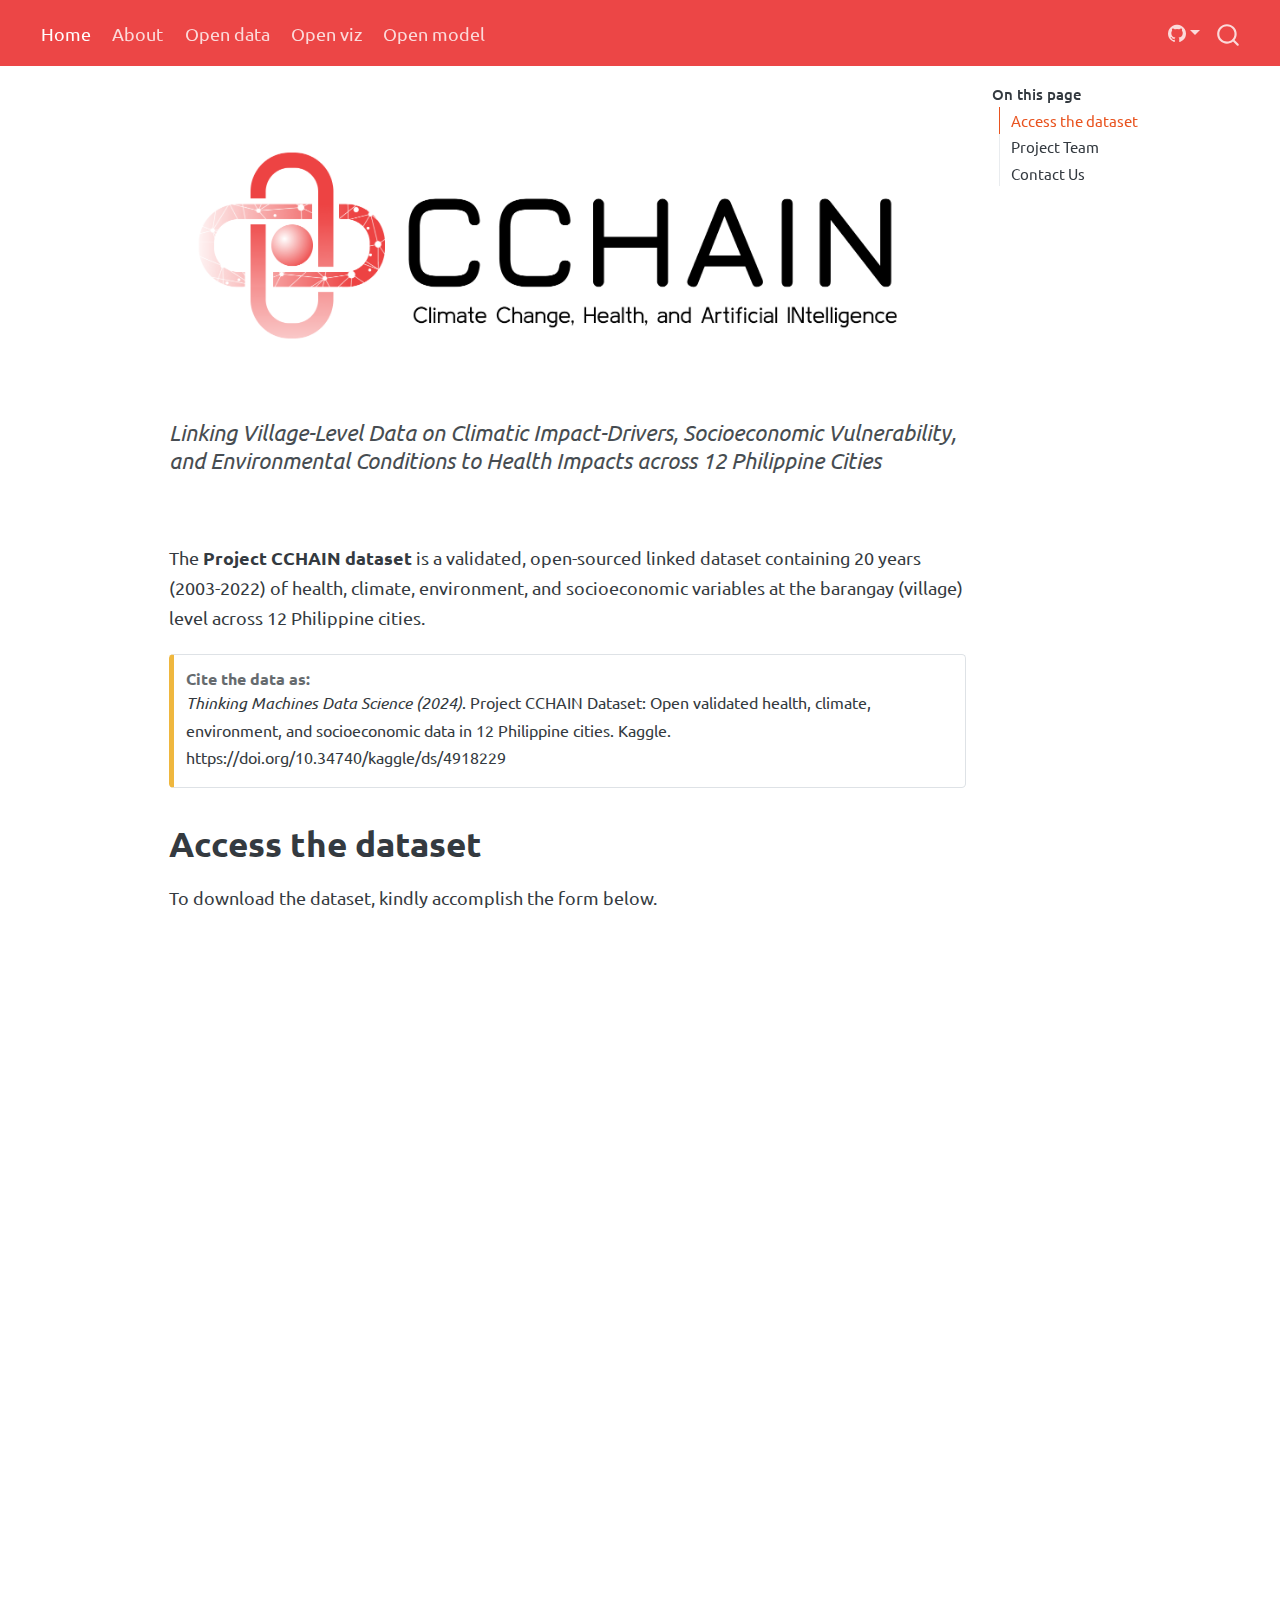
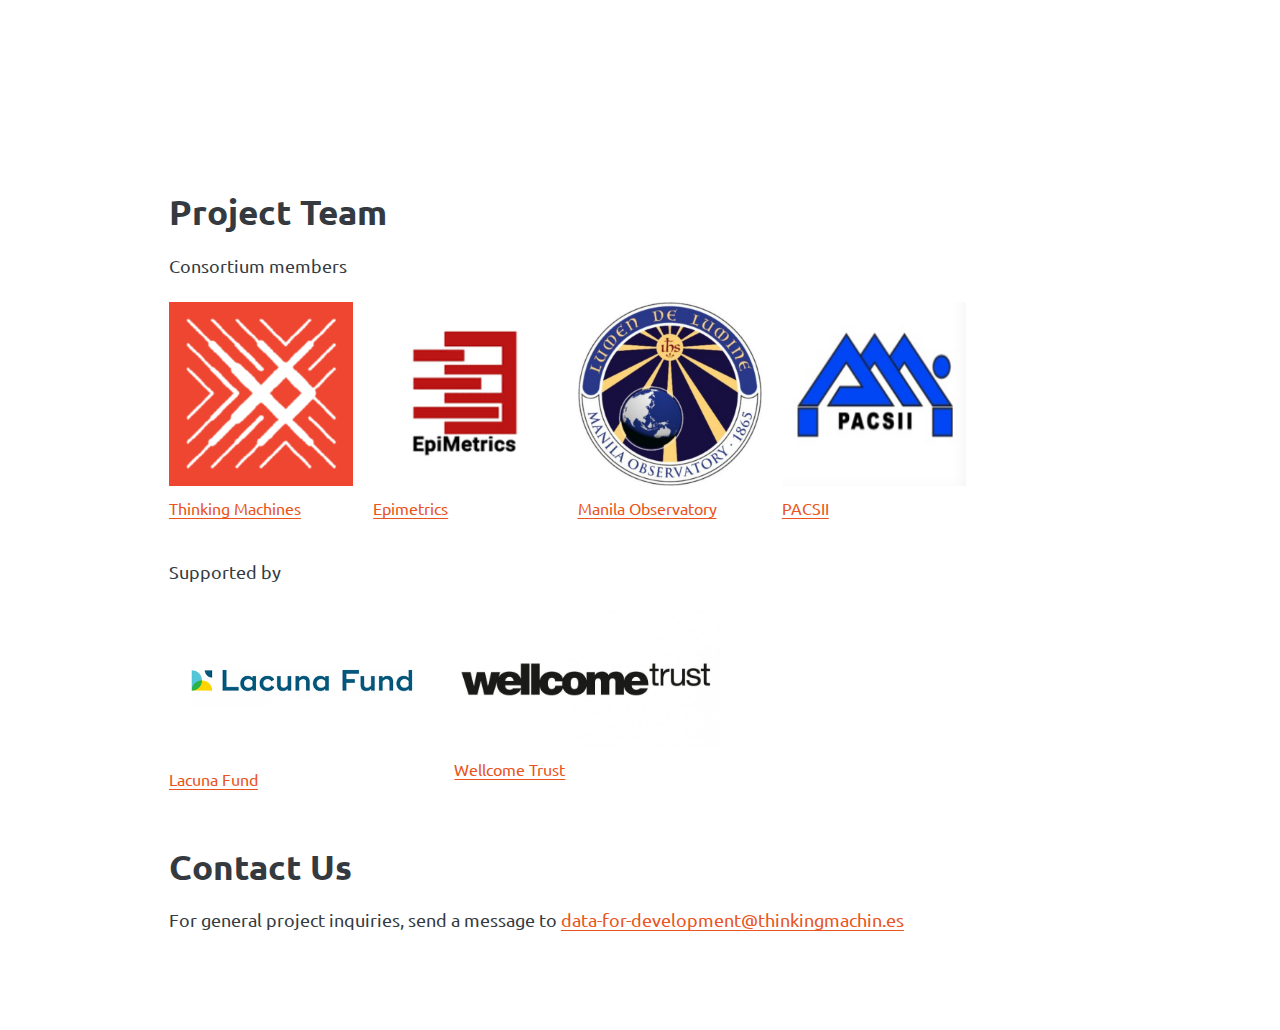
==== docs/index.html @ f8fb3eff "content seo edits" ====
<!DOCTYPE html>
<html xmlns="http://www.w3.org/1999/xhtml" lang="en" xml:lang="en"><head>

<meta charset="utf-8">
<meta name="generator" content="quarto-1.4.551">
<meta name="viewport" content="width=device-width, initial-scale=1.0, user-scalable=yes">
<meta name="description" content="Explore this 20 year validated machine learning dataset encompassing health, climate, environmental, and socioeconomic variables at the barangay level across 12 Philippine cities, providing insights for local communities.">



<title>Philippines - Open, validated, health, climate, environment and socioeconomic linked dataset optimized for machine learning | Project CCHAIN </title>
<style>
code{white-space: pre-wrap;}
span.smallcaps{font-variant: small-caps;}
div.columns{display: flex; gap: min(4vw, 1.5em);}
div.column{flex: auto; overflow-x: auto;}
div.hanging-indent{margin-left: 1.5em; text-indent: -1.5em;}
ul.task-list{list-style: none;}
ul.task-list li input[type="checkbox"] {
  width: 0.8em;
  margin: 0 0.8em 0.2em -1em; /* quarto-specific, see https://github.com/quarto-dev/quarto-cli/issues/4556 */ 
  vertical-align: middle;
}
</style>


<script src="site_libs/quarto-nav/quarto-nav.js"></script>
<script src="site_libs/quarto-nav/headroom.min.js"></script>
<script src="site_libs/clipboard/clipboard.min.js"></script>
<script src="site_libs/quarto-search/autocomplete.umd.js"></script>
<script src="site_libs/quarto-search/fuse.min.js"></script>
<script src="site_libs/quarto-search/quarto-search.js"></script>
<meta name="quarto:offset" content="./">
<link href="./assets/icon.png" rel="icon" type="image/png">
<script src="site_libs/quarto-html/quarto.js"></script>
<script src="site_libs/quarto-html/popper.min.js"></script>
<script src="site_libs/quarto-html/tippy.umd.min.js"></script>
<script src="site_libs/quarto-html/anchor.min.js"></script>
<link href="site_libs/quarto-html/tippy.css" rel="stylesheet">
<link href="site_libs/quarto-html/quarto-syntax-highlighting.css" rel="stylesheet" id="quarto-text-highlighting-styles">
<script src="site_libs/bootstrap/bootstrap.min.js"></script>
<link href="site_libs/bootstrap/bootstrap-icons.css" rel="stylesheet">
<link href="site_libs/bootstrap/bootstrap.min.css" rel="stylesheet" id="quarto-bootstrap" data-mode="light">
<script id="quarto-search-options" type="application/json">{
  "location": "navbar",
  "copy-button": false,
  "collapse-after": 3,
  "panel-placement": "end",
  "type": "overlay",
  "limit": 50,
  "keyboard-shortcut": [
    "f",
    "/",
    "s"
  ],
  "show-item-context": false,
  "language": {
    "search-no-results-text": "No results",
    "search-matching-documents-text": "matching documents",
    "search-copy-link-title": "Copy link to search",
    "search-hide-matches-text": "Hide additional matches",
    "search-more-match-text": "more match in this document",
    "search-more-matches-text": "more matches in this document",
    "search-clear-button-title": "Clear",
    "search-text-placeholder": "",
    "search-detached-cancel-button-title": "Cancel",
    "search-submit-button-title": "Submit",
    "search-label": "Search"
  }
}</script>


<meta property="og:title" content="Project CCHAIN | Philippines open validated linked dataset on health, climate, environment, and socioeconomics optimized for machine learning">
<meta property="og:description" content="Explore this 20 year validated machine learning linked dataset encompassing health, climate, environmental, and socioeconomic variables at the barangay level across 12 Philippine cities, providing insights for local communities.">
<meta property="og:site_name" content="Project CCHAIN | Philippines open validated linked dataset on health, climate, environment and socioeconomics optimized for machine learning">
<meta property="og:url" content="https://thinkingmachines.github.io/project-cchain/">
<meta property="og:image" content="https://thinkingmachines.github.io/project-cchain/assets/site_card.jpg"> 
<meta property="og:type" content="website">

<meta name="twitter:title" content="Project CCHAIN | Philippines open validated linked dataset on health, climate, environment and socioeconomics optimized for machine learning">
<meta name="twitter:description" content="Explore this 20 year validated machine learning dataset encompassing health, climate, environmental, and socioeconomic variables at the barangay level across 12 Philippine cities, providing insights for local communities.">
<meta name="twitter:image" content="https://thinkingmachines.github.io/project-cchain/assets/site_card.jpg"> 
<meta name="twitter:card" content="summary">

</head>

<body class="nav-fixed">

<div id="quarto-search-results"></div>
  <header id="quarto-header" class="headroom fixed-top">
    <nav class="navbar navbar-expand-lg " data-bs-theme="dark">
      <div class="navbar-container container-fluid">
            <div id="quarto-search" class="" title="Search"></div>
          <button class="navbar-toggler" type="button" data-bs-toggle="collapse" data-bs-target="#navbarCollapse" aria-controls="navbarCollapse" aria-expanded="false" aria-label="Toggle navigation" onclick="if (window.quartoToggleHeadroom) { window.quartoToggleHeadroom(); }">
  <span class="navbar-toggler-icon"></span>
</button>
          <div class="collapse navbar-collapse" id="navbarCollapse">
            <ul class="navbar-nav navbar-nav-scroll me-auto">
  <li class="nav-item">
    <a class="nav-link active" href="./index.html" aria-current="page"> 
<span class="menu-text">Home</span></a>
  </li>  
  <li class="nav-item">
    <a class="nav-link" href="./about.html"> 
<span class="menu-text">About</span></a>
  </li>  
  <li class="nav-item">
    <a class="nav-link" href="./open_data.html"> 
<span class="menu-text">Open data</span></a>
  </li>  
  <li class="nav-item">
    <a class="nav-link" href="./open_viz.html"> 
<span class="menu-text">Open viz</span></a>
  </li>  
  <li class="nav-item">
    <a class="nav-link" href="./open_model.html"> 
<span class="menu-text">Open model</span></a>
  </li>  
</ul>
          </div> <!-- /navcollapse -->
          <div class="quarto-navbar-tools">
    <div class="dropdown">
      <a href="" title="" id="quarto-navigation-tool-dropdown-0" class="quarto-navigation-tool dropdown-toggle px-1" data-bs-toggle="dropdown" aria-expanded="false" aria-label=""><i class="bi bi-github"></i></a>
      <ul class="dropdown-menu" aria-labelledby="quarto-navigation-tool-dropdown-0">
          <li>
            <a class="dropdown-item quarto-navbar-tools-item" href="https://github.com/thinkingmachines/project-cchain/">
            Source Code
            </a>
          </li>
          <li>
            <a class="dropdown-item quarto-navbar-tools-item" href="https://github.com/thinkingmachines/project-cchain/issues/">
            Report a Bug
            </a>
          </li>
      </ul>
    </div>
</div>
      </div> <!-- /container-fluid -->
    </nav>
</header>
<!-- content -->
<div id="quarto-content" class="quarto-container page-columns page-rows-contents page-layout-article page-navbar">
<!-- sidebar -->
<!-- margin-sidebar -->
    <div id="quarto-margin-sidebar" class="sidebar margin-sidebar">
        <nav id="TOC" role="doc-toc" class="toc-active">
    <h2 id="toc-title">On this page</h2>
   
  <ul>
  <li><a href="#access-the-dataset" id="toc-access-the-dataset" class="nav-link active" data-scroll-target="#access-the-dataset">Access the dataset</a></li>
  <li><a href="#project-team" id="toc-project-team" class="nav-link" data-scroll-target="#project-team">Project Team</a></li>
  <li><a href="#contact-us" id="toc-contact-us" class="nav-link" data-scroll-target="#contact-us">Contact Us</a></li>
  </ul>
</nav>
    </div>
<!-- main -->
<main class="content" id="quarto-document-content">




<p><img src="assets/full_logo.png" class="img-fluid"></p>
<section id="linking-village-level-data-on-climatic-impact-drivers-socioeconomic-vulnerability-and-environmental-conditions-to-health-impacts-across-12-philippine-cities" class="level4">
<h4 class="anchored" data-anchor-id="linking-village-level-data-on-climatic-impact-drivers-socioeconomic-vulnerability-and-environmental-conditions-to-health-impacts-across-12-philippine-cities"><em>Linking Village-Level Data on Climatic Impact-Drivers, Socioeconomic Vulnerability, and Environmental Conditions to Health Impacts across 12 Philippine Cities</em></h4>
<p><br> <br> The <strong>Project CCHAIN dataset</strong> is a validated, open-sourced linked dataset containing 20 years (2003-2022) of health, climate, environment, and socioeconomic variables at the barangay (village) level across 12 Philippine cities.</p>
<div class="callout callout-style-simple callout-warning no-icon callout-titled">
<div class="callout-header d-flex align-content-center">
<div class="callout-icon-container">
<i class="callout-icon no-icon"></i>
</div>
<div class="callout-title-container flex-fill">
Cite the data as:
</div>
</div>
<div class="callout-body-container callout-body">
<p><em>Thinking Machines Data Science (2024)</em>. Project CCHAIN Dataset: Open validated health, climate, environment, and socioeconomic data in 12 Philippine cities. Kaggle. https://doi.org/10.34740/kaggle/ds/4918229</p>
</div>
</div>
</section>
<section id="access-the-dataset" class="level1">
<h1>Access the dataset</h1>
<p>To download the dataset, kindly accomplish the form below.</p>
<iframe src="https://projectcchain.pythonanywhere.com/" width="100%" height="800px" style="border:none;">
</iframe>
</section>
<section id="project-team" class="level1">
<h1>Project Team</h1>
<p>Consortium members</p>
<div>

</div>
<div class="quarto-layout-panel" data-layout-ncol="4">
<div class="quarto-layout-row">
<div class="quarto-layout-cell" style="flex-basis: 25.0%;justify-content: flex-start;">
<div class="quarto-figure quarto-figure-center">
<figure class="figure">
<p><img src="assets/tm.png" class="img-fluid figure-img"></p>
<figcaption><a href="https://thinkingmachin.es/">Thinking Machines</a></figcaption>
</figure>
</div>
</div>
<div class="quarto-layout-cell" style="flex-basis: 25.0%;justify-content: flex-start;">
<div class="quarto-figure quarto-figure-center">
<figure class="figure">
<p><img src="assets/epimetrics.png" class="img-fluid figure-img"></p>
<figcaption><a href="https://epimetrics.com.ph/">Epimetrics</a></figcaption>
</figure>
</div>
</div>
<div class="quarto-layout-cell" style="flex-basis: 25.0%;justify-content: flex-start;">
<div class="quarto-figure quarto-figure-center">
<figure class="figure">
<p><img src="assets/mo.png" class="img-fluid figure-img"></p>
<figcaption><a href="https://www.observatory.ph/">Manila Observatory</a></figcaption>
</figure>
</div>
</div>
<div class="quarto-layout-cell" style="flex-basis: 25.0%;justify-content: flex-start;">
<div class="quarto-figure quarto-figure-center">
<figure class="figure">
<p><img src="assets/pacsii.png" class="img-fluid figure-img"></p>
<figcaption><a href="https://pacsii.org/">PACSII</a></figcaption>
</figure>
</div>
</div>
</div>
</div>
<p>Supported by</p>
<div>

</div>
<div class="quarto-layout-panel" data-layout-ncol="3">
<div class="quarto-layout-row">
<div class="quarto-layout-cell" style="flex-basis: 33.3%;justify-content: flex-start;">
<div class="quarto-figure quarto-figure-center">
<figure class="figure">
<p><img src="assets/lacuna_fund.png" class="img-fluid figure-img"></p>
<figcaption><a href="https://lacunafund.org/">Lacuna Fund</a></figcaption>
</figure>
</div>
</div>
<div class="quarto-layout-cell" style="flex-basis: 33.3%;justify-content: flex-start;">
<div class="quarto-figure quarto-figure-center">
<figure class="figure">
<p><img src="assets/wellcome_trust.png" class="img-fluid figure-img"></p>
<figcaption><a href="https://wellcome.org/">Wellcome Trust</a></figcaption>
</figure>
</div>
</div>
</div>
</div>
</section>
<section id="contact-us" class="level1">
<h1>Contact Us</h1>
<p>For general project inquiries, send a message to <a href="data-for-development@thinkingmachin.es">data-for-development@thinkingmachin.es</a></p>


</section>

</main> <!-- /main -->
<script id="quarto-html-after-body" type="application/javascript">
window.document.addEventListener("DOMContentLoaded", function (event) {
  const toggleBodyColorMode = (bsSheetEl) => {
    const mode = bsSheetEl.getAttribute("data-mode");
    const bodyEl = window.document.querySelector("body");
    if (mode === "dark") {
      bodyEl.classList.add("quarto-dark");
      bodyEl.classList.remove("quarto-light");
    } else {
      bodyEl.classList.add("quarto-light");
      bodyEl.classList.remove("quarto-dark");
    }
  }
  const toggleBodyColorPrimary = () => {
    const bsSheetEl = window.document.querySelector("link#quarto-bootstrap");
    if (bsSheetEl) {
      toggleBodyColorMode(bsSheetEl);
    }
  }
  toggleBodyColorPrimary();  
  const icon = "";
  const anchorJS = new window.AnchorJS();
  anchorJS.options = {
    placement: 'right',
    icon: icon
  };
  anchorJS.add('.anchored');
  const isCodeAnnotation = (el) => {
    for (const clz of el.classList) {
      if (clz.startsWith('code-annotation-')) {                     
        return true;
      }
    }
    return false;
  }
  const clipboard = new window.ClipboardJS('.code-copy-button', {
    text: function(trigger) {
      const codeEl = trigger.previousElementSibling.cloneNode(true);
      for (const childEl of codeEl.children) {
        if (isCodeAnnotation(childEl)) {
          childEl.remove();
        }
      }
      return codeEl.innerText;
    }
  });
  clipboard.on('success', function(e) {
    // button target
    const button = e.trigger;
    // don't keep focus
    button.blur();
    // flash "checked"
    button.classList.add('code-copy-button-checked');
    var currentTitle = button.getAttribute("title");
    button.setAttribute("title", "Copied!");
    let tooltip;
    if (window.bootstrap) {
      button.setAttribute("data-bs-toggle", "tooltip");
      button.setAttribute("data-bs-placement", "left");
      button.setAttribute("data-bs-title", "Copied!");
      tooltip = new bootstrap.Tooltip(button, 
        { trigger: "manual", 
          customClass: "code-copy-button-tooltip",
          offset: [0, -8]});
      tooltip.show();    
    }
    setTimeout(function() {
      if (tooltip) {
        tooltip.hide();
        button.removeAttribute("data-bs-title");
        button.removeAttribute("data-bs-toggle");
        button.removeAttribute("data-bs-placement");
      }
      button.setAttribute("title", currentTitle);
      button.classList.remove('code-copy-button-checked');
    }, 1000);
    // clear code selection
    e.clearSelection();
  });
    var localhostRegex = new RegExp(/^(?:http|https):\/\/localhost\:?[0-9]*\//);
    var mailtoRegex = new RegExp(/^mailto:/);
      var filterRegex = new RegExp('/' + window.location.host + '/');
    var isInternal = (href) => {
        return filterRegex.test(href) || localhostRegex.test(href) || mailtoRegex.test(href);
    }
    // Inspect non-navigation links and adorn them if external
 	var links = window.document.querySelectorAll('a[href]:not(.nav-link):not(.navbar-brand):not(.toc-action):not(.sidebar-link):not(.sidebar-item-toggle):not(.pagination-link):not(.no-external):not([aria-hidden]):not(.dropdown-item):not(.quarto-navigation-tool)');
    for (var i=0; i<links.length; i++) {
      const link = links[i];
      if (!isInternal(link.href)) {
        // undo the damage that might have been done by quarto-nav.js in the case of
        // links that we want to consider external
        if (link.dataset.originalHref !== undefined) {
          link.href = link.dataset.originalHref;
        }
      }
    }
  function tippyHover(el, contentFn, onTriggerFn, onUntriggerFn) {
    const config = {
      allowHTML: true,
      maxWidth: 500,
      delay: 100,
      arrow: false,
      appendTo: function(el) {
          return el.parentElement;
      },
      interactive: true,
      interactiveBorder: 10,
      theme: 'quarto',
      placement: 'bottom-start',
    };
    if (contentFn) {
      config.content = contentFn;
    }
    if (onTriggerFn) {
      config.onTrigger = onTriggerFn;
    }
    if (onUntriggerFn) {
      config.onUntrigger = onUntriggerFn;
    }
    window.tippy(el, config); 
  }
  const noterefs = window.document.querySelectorAll('a[role="doc-noteref"]');
  for (var i=0; i<noterefs.length; i++) {
    const ref = noterefs[i];
    tippyHover(ref, function() {
      // use id or data attribute instead here
      let href = ref.getAttribute('data-footnote-href') || ref.getAttribute('href');
      try { href = new URL(href).hash; } catch {}
      const id = href.replace(/^#\/?/, "");
      const note = window.document.getElementById(id);
      if (note) {
        return note.innerHTML;
      } else {
        return "";
      }
    });
  }
  const xrefs = window.document.querySelectorAll('a.quarto-xref');
  const processXRef = (id, note) => {
    // Strip column container classes
    const stripColumnClz = (el) => {
      el.classList.remove("page-full", "page-columns");
      if (el.children) {
        for (const child of el.children) {
          stripColumnClz(child);
        }
      }
    }
    stripColumnClz(note)
    if (id === null || id.startsWith('sec-')) {
      // Special case sections, only their first couple elements
      const container = document.createElement("div");
      if (note.children && note.children.length > 2) {
        container.appendChild(note.children[0].cloneNode(true));
        for (let i = 1; i < note.children.length; i++) {
          const child = note.children[i];
          if (child.tagName === "P" && child.innerText === "") {
            continue;
          } else {
            container.appendChild(child.cloneNode(true));
            break;
          }
        }
        if (window.Quarto?.typesetMath) {
          window.Quarto.typesetMath(container);
        }
        return container.innerHTML
      } else {
        if (window.Quarto?.typesetMath) {
          window.Quarto.typesetMath(note);
        }
        return note.innerHTML;
      }
    } else {
      // Remove any anchor links if they are present
      const anchorLink = note.querySelector('a.anchorjs-link');
      if (anchorLink) {
        anchorLink.remove();
      }
      if (window.Quarto?.typesetMath) {
        window.Quarto.typesetMath(note);
      }
      // TODO in 1.5, we should make sure this works without a callout special case
      if (note.classList.contains("callout")) {
        return note.outerHTML;
      } else {
        return note.innerHTML;
      }
    }
  }
  for (var i=0; i<xrefs.length; i++) {
    const xref = xrefs[i];
    tippyHover(xref, undefined, function(instance) {
      instance.disable();
      let url = xref.getAttribute('href');
      let hash = undefined; 
      if (url.startsWith('#')) {
        hash = url;
      } else {
        try { hash = new URL(url).hash; } catch {}
      }
      if (hash) {
        const id = hash.replace(/^#\/?/, "");
        const note = window.document.getElementById(id);
        if (note !== null) {
          try {
            const html = processXRef(id, note.cloneNode(true));
            instance.setContent(html);
          } finally {
            instance.enable();
            instance.show();
          }
        } else {
          // See if we can fetch this
          fetch(url.split('#')[0])
          .then(res => res.text())
          .then(html => {
            const parser = new DOMParser();
            const htmlDoc = parser.parseFromString(html, "text/html");
            const note = htmlDoc.getElementById(id);
            if (note !== null) {
              const html = processXRef(id, note);
              instance.setContent(html);
            } 
          }).finally(() => {
            instance.enable();
            instance.show();
          });
        }
      } else {
        // See if we can fetch a full url (with no hash to target)
        // This is a special case and we should probably do some content thinning / targeting
        fetch(url)
        .then(res => res.text())
        .then(html => {
          const parser = new DOMParser();
          const htmlDoc = parser.parseFromString(html, "text/html");
          const note = htmlDoc.querySelector('main.content');
          if (note !== null) {
            // This should only happen for chapter cross references
            // (since there is no id in the URL)
            // remove the first header
            if (note.children.length > 0 && note.children[0].tagName === "HEADER") {
              note.children[0].remove();
            }
            const html = processXRef(null, note);
            instance.setContent(html);
          } 
        }).finally(() => {
          instance.enable();
          instance.show();
        });
      }
    }, function(instance) {
    });
  }
      let selectedAnnoteEl;
      const selectorForAnnotation = ( cell, annotation) => {
        let cellAttr = 'data-code-cell="' + cell + '"';
        let lineAttr = 'data-code-annotation="' +  annotation + '"';
        const selector = 'span[' + cellAttr + '][' + lineAttr + ']';
        return selector;
      }
      const selectCodeLines = (annoteEl) => {
        const doc = window.document;
        const targetCell = annoteEl.getAttribute("data-target-cell");
        const targetAnnotation = annoteEl.getAttribute("data-target-annotation");
        const annoteSpan = window.document.querySelector(selectorForAnnotation(targetCell, targetAnnotation));
        const lines = annoteSpan.getAttribute("data-code-lines").split(",");
        const lineIds = lines.map((line) => {
          return targetCell + "-" + line;
        })
        let top = null;
        let height = null;
        let parent = null;
        if (lineIds.length > 0) {
            //compute the position of the single el (top and bottom and make a div)
            const el = window.document.getElementById(lineIds[0]);
            top = el.offsetTop;
            height = el.offsetHeight;
            parent = el.parentElement.parentElement;
          if (lineIds.length > 1) {
            const lastEl = window.document.getElementById(lineIds[lineIds.length - 1]);
            const bottom = lastEl.offsetTop + lastEl.offsetHeight;
            height = bottom - top;
          }
          if (top !== null && height !== null && parent !== null) {
            // cook up a div (if necessary) and position it 
            let div = window.document.getElementById("code-annotation-line-highlight");
            if (div === null) {
              div = window.document.createElement("div");
              div.setAttribute("id", "code-annotation-line-highlight");
              div.style.position = 'absolute';
              parent.appendChild(div);
            }
            div.style.top = top - 2 + "px";
            div.style.height = height + 4 + "px";
            div.style.left = 0;
            let gutterDiv = window.document.getElementById("code-annotation-line-highlight-gutter");
            if (gutterDiv === null) {
              gutterDiv = window.document.createElement("div");
              gutterDiv.setAttribute("id", "code-annotation-line-highlight-gutter");
              gutterDiv.style.position = 'absolute';
              const codeCell = window.document.getElementById(targetCell);
              const gutter = codeCell.querySelector('.code-annotation-gutter');
              gutter.appendChild(gutterDiv);
            }
            gutterDiv.style.top = top - 2 + "px";
            gutterDiv.style.height = height + 4 + "px";
          }
          selectedAnnoteEl = annoteEl;
        }
      };
      const unselectCodeLines = () => {
        const elementsIds = ["code-annotation-line-highlight", "code-annotation-line-highlight-gutter"];
        elementsIds.forEach((elId) => {
          const div = window.document.getElementById(elId);
          if (div) {
            div.remove();
          }
        });
        selectedAnnoteEl = undefined;
      };
        // Handle positioning of the toggle
    window.addEventListener(
      "resize",
      throttle(() => {
        elRect = undefined;
        if (selectedAnnoteEl) {
          selectCodeLines(selectedAnnoteEl);
        }
      }, 10)
    );
    function throttle(fn, ms) {
    let throttle = false;
    let timer;
      return (...args) => {
        if(!throttle) { // first call gets through
            fn.apply(this, args);
            throttle = true;
        } else { // all the others get throttled
            if(timer) clearTimeout(timer); // cancel #2
            timer = setTimeout(() => {
              fn.apply(this, args);
              timer = throttle = false;
            }, ms);
        }
      };
    }
      // Attach click handler to the DT
      const annoteDls = window.document.querySelectorAll('dt[data-target-cell]');
      for (const annoteDlNode of annoteDls) {
        annoteDlNode.addEventListener('click', (event) => {
          const clickedEl = event.target;
          if (clickedEl !== selectedAnnoteEl) {
            unselectCodeLines();
            const activeEl = window.document.querySelector('dt[data-target-cell].code-annotation-active');
            if (activeEl) {
              activeEl.classList.remove('code-annotation-active');
            }
            selectCodeLines(clickedEl);
            clickedEl.classList.add('code-annotation-active');
          } else {
            // Unselect the line
            unselectCodeLines();
            clickedEl.classList.remove('code-annotation-active');
          }
        });
      }
  const findCites = (el) => {
    const parentEl = el.parentElement;
    if (parentEl) {
      const cites = parentEl.dataset.cites;
      if (cites) {
        return {
          el,
          cites: cites.split(' ')
        };
      } else {
        return findCites(el.parentElement)
      }
    } else {
      return undefined;
    }
  };
  var bibliorefs = window.document.querySelectorAll('a[role="doc-biblioref"]');
  for (var i=0; i<bibliorefs.length; i++) {
    const ref = bibliorefs[i];
    const citeInfo = findCites(ref);
    if (citeInfo) {
      tippyHover(citeInfo.el, function() {
        var popup = window.document.createElement('div');
        citeInfo.cites.forEach(function(cite) {
          var citeDiv = window.document.createElement('div');
          citeDiv.classList.add('hanging-indent');
          citeDiv.classList.add('csl-entry');
          var biblioDiv = window.document.getElementById('ref-' + cite);
          if (biblioDiv) {
            citeDiv.innerHTML = biblioDiv.innerHTML;
          }
          popup.appendChild(citeDiv);
        });
        return popup.innerHTML;
      });
    }
  }
});
</script>
</div> <!-- /content -->




</body></html>
---- docs/site_libs/quarto-html/tippy.css ----
.tippy-box[data-animation=fade][data-state=hidden]{opacity:0}[data-tippy-root]{max-width:calc(100vw - 10px)}.tippy-box{position:relative;background-color:#333;color:#fff;border-radius:4px;font-size:14px;line-height:1.4;white-space:normal;outline:0;transition-property:transform,visibility,opacity}.tippy-box[data-placement^=top]>.tippy-arrow{bottom:0}.tippy-box[data-placement^=top]>.tippy-arrow:before{bottom:-7px;left:0;border-width:8px 8px 0;border-top-color:initial;transform-origin:center top}.tippy-box[data-placement^=bottom]>.tippy-arrow{top:0}.tippy-box[data-placement^=bottom]>.tippy-arrow:before{top:-7px;left:0;border-width:0 8px 8px;border-bottom-color:initial;transform-origin:center bottom}.tippy-box[data-placement^=left]>.tippy-arrow{right:0}.tippy-box[data-placement^=left]>.tippy-arrow:before{border-width:8px 0 8px 8px;border-left-color:initial;right:-7px;transform-origin:center left}.tippy-box[data-placement^=right]>.tippy-arrow{left:0}.tippy-box[data-placement^=right]>.tippy-arrow:before{left:-7px;border-width:8px 8px 8px 0;border-right-color:initial;transform-origin:center right}.tippy-box[data-inertia][data-state=visible]{transition-timing-function:cubic-bezier(.54,1.5,.38,1.11)}.tippy-arrow{width:16px;height:16px;color:#333}.tippy-arrow:before{content:"";position:absolute;border-color:transparent;border-style:solid}.tippy-content{position:relative;padding:5px 9px;z-index:1}
---- docs/site_libs/quarto-html/quarto-syntax-highlighting.css ----
/* quarto syntax highlight colors */
:root {
  --quarto-hl-ot-color: #003B4F;
  --quarto-hl-at-color: #657422;
  --quarto-hl-ss-color: #20794D;
  --quarto-hl-an-color: #5E5E5E;
  --quarto-hl-fu-color: #4758AB;
  --quarto-hl-st-color: #20794D;
  --quarto-hl-cf-color: #003B4F;
  --quarto-hl-op-color: #5E5E5E;
  --quarto-hl-er-color: #AD0000;
  --quarto-hl-bn-color: #AD0000;
  --quarto-hl-al-color: #AD0000;
  --quarto-hl-va-color: #111111;
  --quarto-hl-bu-color: inherit;
  --quarto-hl-ex-color: inherit;
  --quarto-hl-pp-color: #AD0000;
  --quarto-hl-in-color: #5E5E5E;
  --quarto-hl-vs-color: #20794D;
  --quarto-hl-wa-color: #5E5E5E;
  --quarto-hl-do-color: #5E5E5E;
  --quarto-hl-im-color: #00769E;
  --quarto-hl-ch-color: #20794D;
  --quarto-hl-dt-color: #AD0000;
  --quarto-hl-fl-color: #AD0000;
  --quarto-hl-co-color: #5E5E5E;
  --quarto-hl-cv-color: #5E5E5E;
  --quarto-hl-cn-color: #8f5902;
  --quarto-hl-sc-color: #5E5E5E;
  --quarto-hl-dv-color: #AD0000;
  --quarto-hl-kw-color: #003B4F;
}

/* other quarto variables */
:root {
  --quarto-font-monospace: SFMono-Regular, Menlo, Monaco, Consolas, "Liberation Mono", "Courier New", monospace;
}

pre > code.sourceCode > span {
  color: #003B4F;
}

code span {
  color: #003B4F;
}

code.sourceCode > span {
  color: #003B4F;
}

div.sourceCode,
div.sourceCode pre.sourceCode {
  color: #003B4F;
}

code span.ot {
  color: #003B4F;
  font-style: inherit;
}

code span.at {
  color: #657422;
  font-style: inherit;
}

code span.ss {
  color: #20794D;
  font-style: inherit;
}

code span.an {
  color: #5E5E5E;
  font-style: inherit;
}

code span.fu {
  color: #4758AB;
  font-style: inherit;
}

code span.st {
  color: #20794D;
  font-style: inherit;
}

code span.cf {
  color: #003B4F;
  font-style: inherit;
}

code span.op {
  color: #5E5E5E;
  font-style: inherit;
}

code span.er {
  color: #AD0000;
  font-style: inherit;
}

code span.bn {
  color: #AD0000;
  font-style: inherit;
}

code span.al {
  color: #AD0000;
  font-style: inherit;
}

code span.va {
  color: #111111;
  font-style: inherit;
}

code span.bu {
  font-style: inherit;
}

code span.ex {
  font-style: inherit;
}

code span.pp {
  color: #AD0000;
  font-style: inherit;
}

code span.in {
  color: #5E5E5E;
  font-style: inherit;
}

code span.vs {
  color: #20794D;
  font-style: inherit;
}

code span.wa {
  color: #5E5E5E;
  font-style: italic;
}

code span.do {
  color: #5E5E5E;
  font-style: italic;
}

code span.im {
  color: #00769E;
  font-style: inherit;
}

code span.ch {
  color: #20794D;
  font-style: inherit;
}

code span.dt {
  color: #AD0000;
  font-style: inherit;
}

code span.fl {
  color: #AD0000;
  font-style: inherit;
}

code span.co {
  color: #5E5E5E;
  font-style: inherit;
}

code span.cv {
  color: #5E5E5E;
  font-style: italic;
}

code span.cn {
  color: #8f5902;
  font-style: inherit;
}

code span.sc {
  color: #5E5E5E;
  font-style: inherit;
}

code span.dv {
  color: #AD0000;
  font-style: inherit;
}

code span.kw {
  color: #003B4F;
  font-style: inherit;
}

.prevent-inlining {
  content: "</";
}

/*# sourceMappingURL=debc5d5d77c3f9108843748ff7464032.css.map */
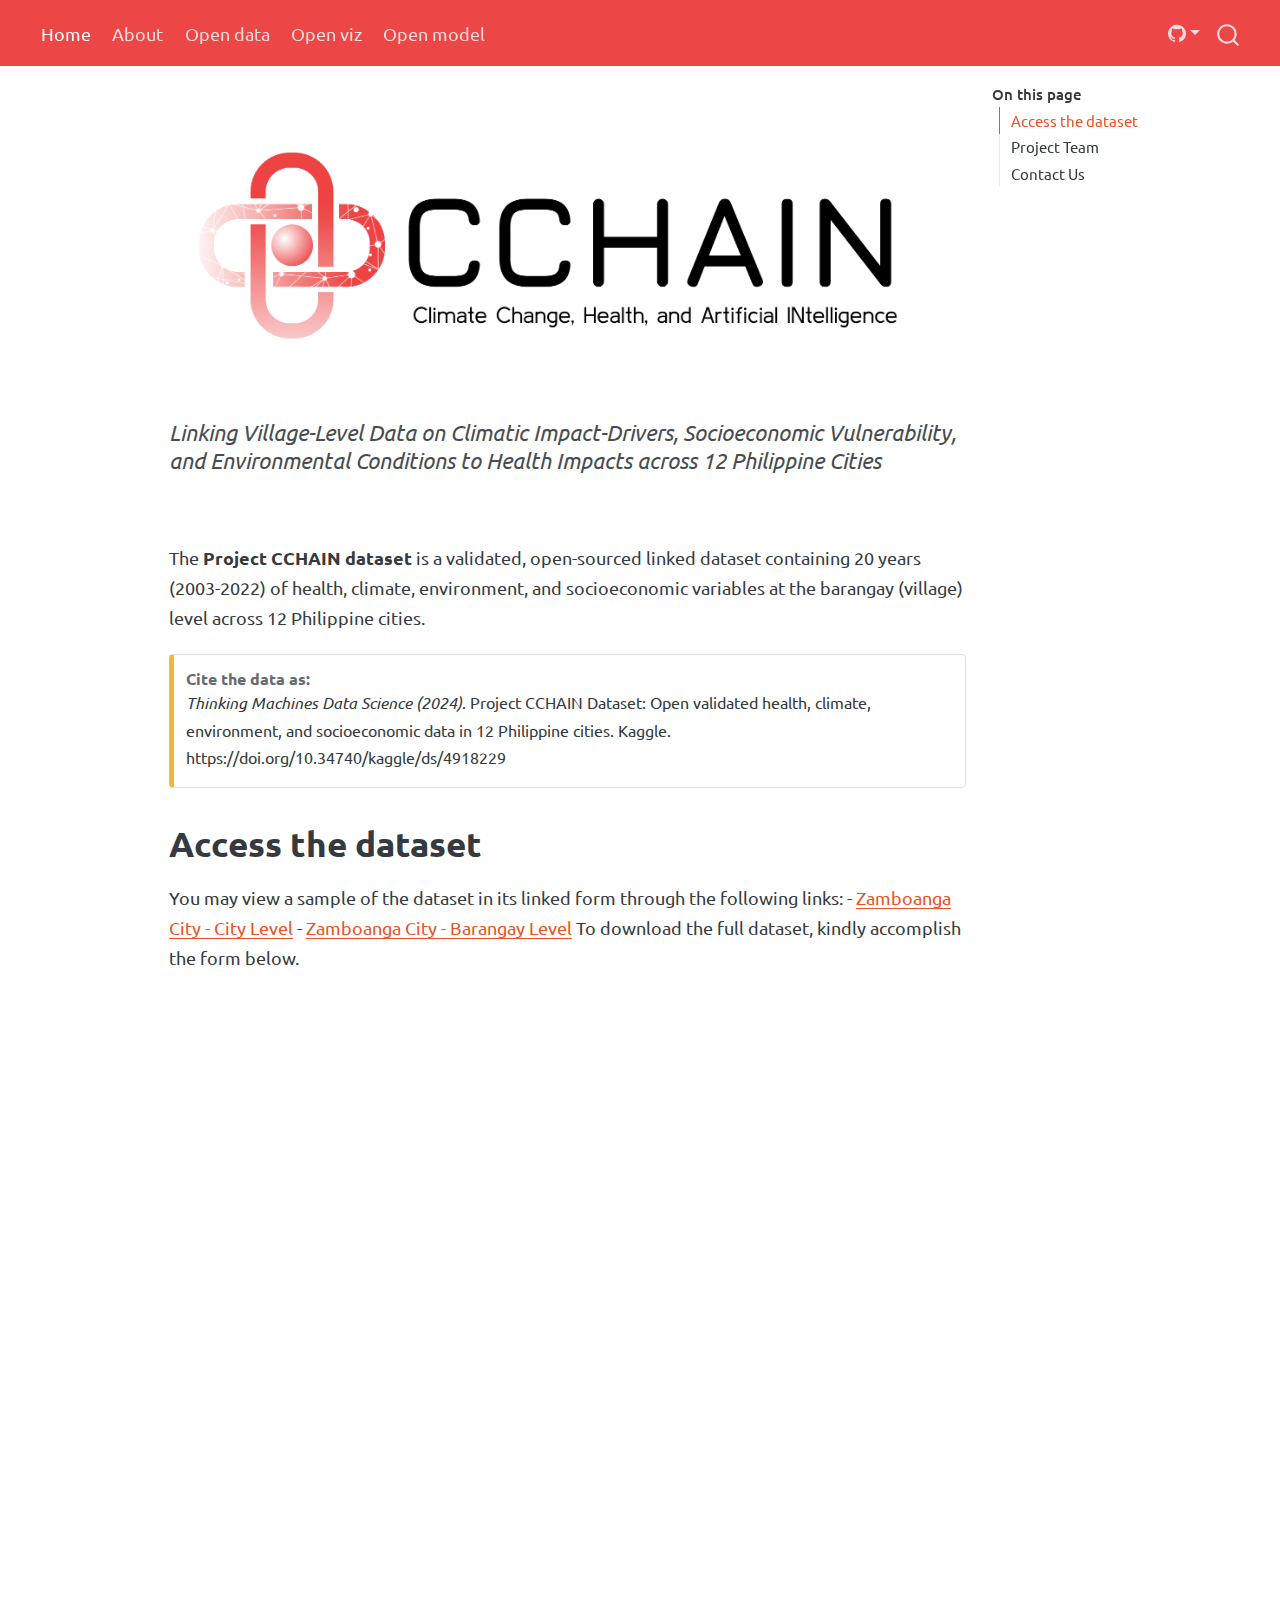
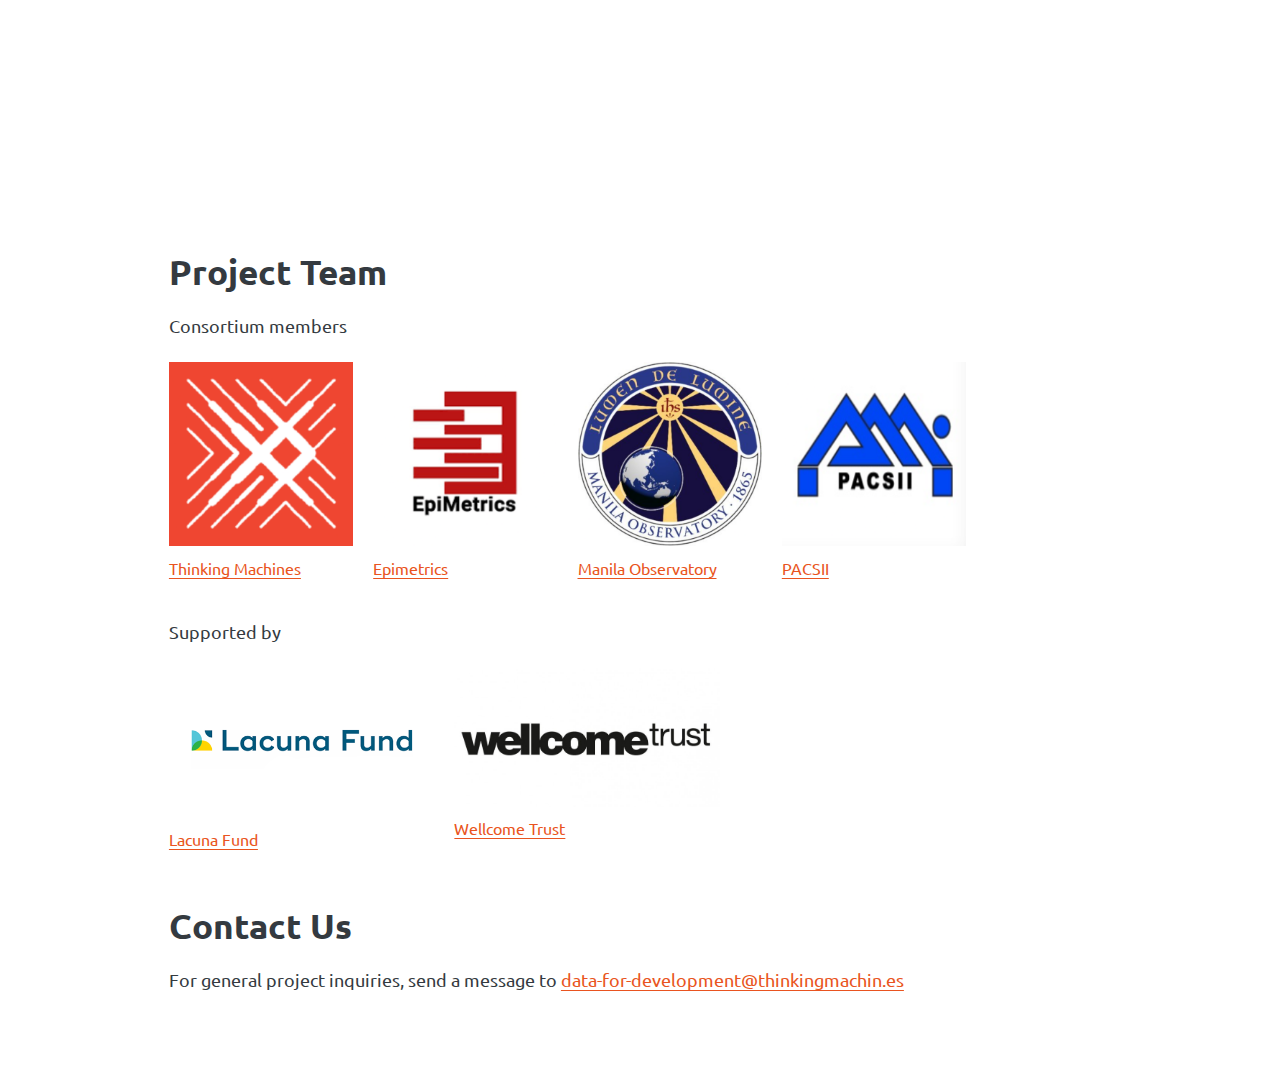
==== commit f5bc2a33: "add sample data links" ====
--- a/docs/index.html
+++ b/docs/index.html
@@ -7,8 +7,7 @@
 <meta name="description" content="Explore this 20 year validated machine learning dataset encompassing health, climate, environmental, and socioeconomic variables at the barangay level across 12 Philippine cities, providing insights for local communities.">
 
 
-
-<title>Philippines - Open, validated, health, climate, environment and socioeconomic linked dataset optimized for machine learning | Project CCHAIN </title>
+<title>Philippines - Open, validated, health, climate, environment and socioeconomic linked dataset optimized for machine learning | Project CCHAIN</title>
 <style>
 code{white-space: pre-wrap;}
 span.smallcaps{font-variant: small-caps;}
@@ -81,7 +80,6 @@
 <meta name="twitter:description" content="Explore this 20 year validated machine learning dataset encompassing health, climate, environmental, and socioeconomic variables at the barangay level across 12 Philippine cities, providing insights for local communities.">
 <meta name="twitter:image" content="https://thinkingmachines.github.io/project-cchain/assets/site_card.jpg"> 
 <meta name="twitter:card" content="summary">
-
 </head>
 
 <body class="nav-fixed">
@@ -179,7 +177,7 @@
 </section>
 <section id="access-the-dataset" class="level1">
 <h1>Access the dataset</h1>
-<p>To download the dataset, kindly accomplish the form below.</p>
+<p>You may view a sample of the dataset in its linked form through the following links: - <a href="https://drive.google.com/file/d/14_R93BsPGu464Q5Yc2CxgryQLsi_rvif">Zamboanga City - City Level</a> - <a href="https://drive.google.com/file/d/1cZ71qCIicXuCrCH5xS1MKHYjA2TnORyp">Zamboanga City - Barangay Level</a> To download the full dataset, kindly accomplish the form below.</p>
 <iframe src="https://projectcchain.pythonanywhere.com/" width="100%" height="800px" style="border:none;">
 </iframe>
 </section>
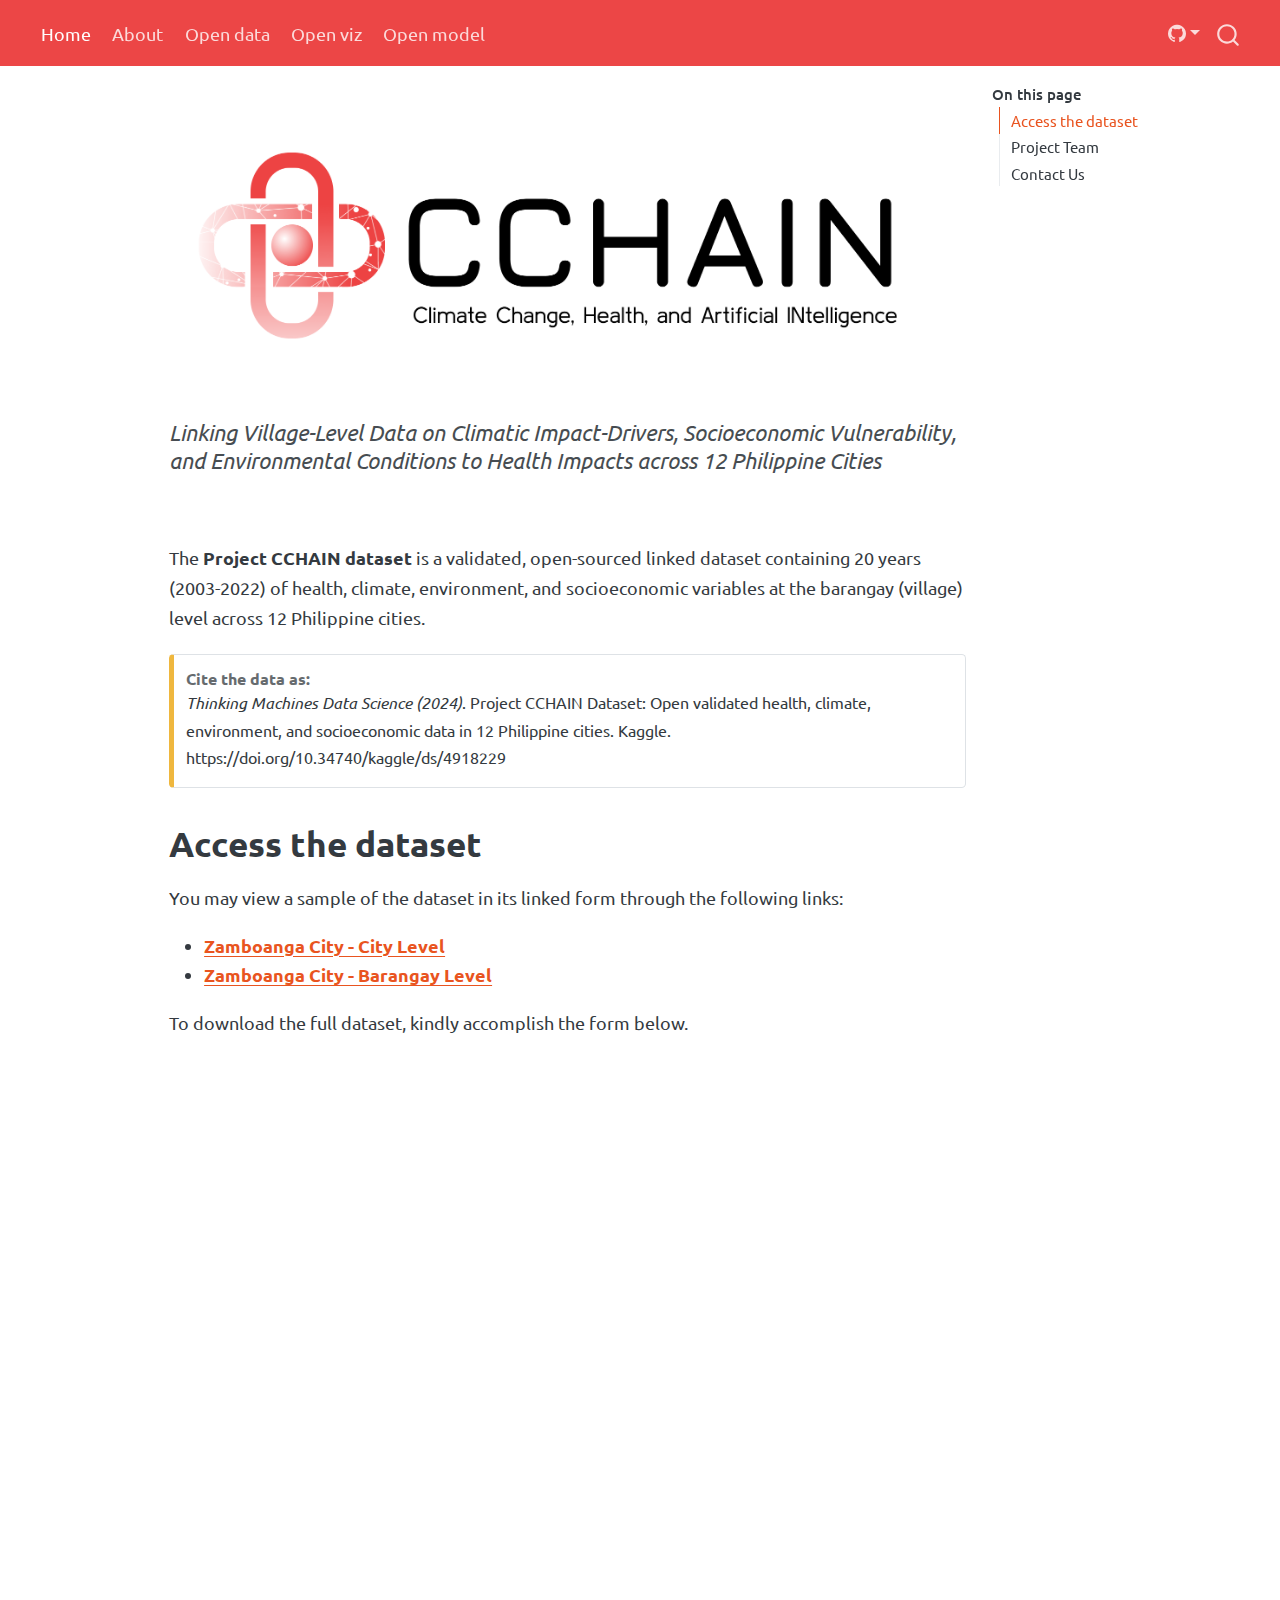
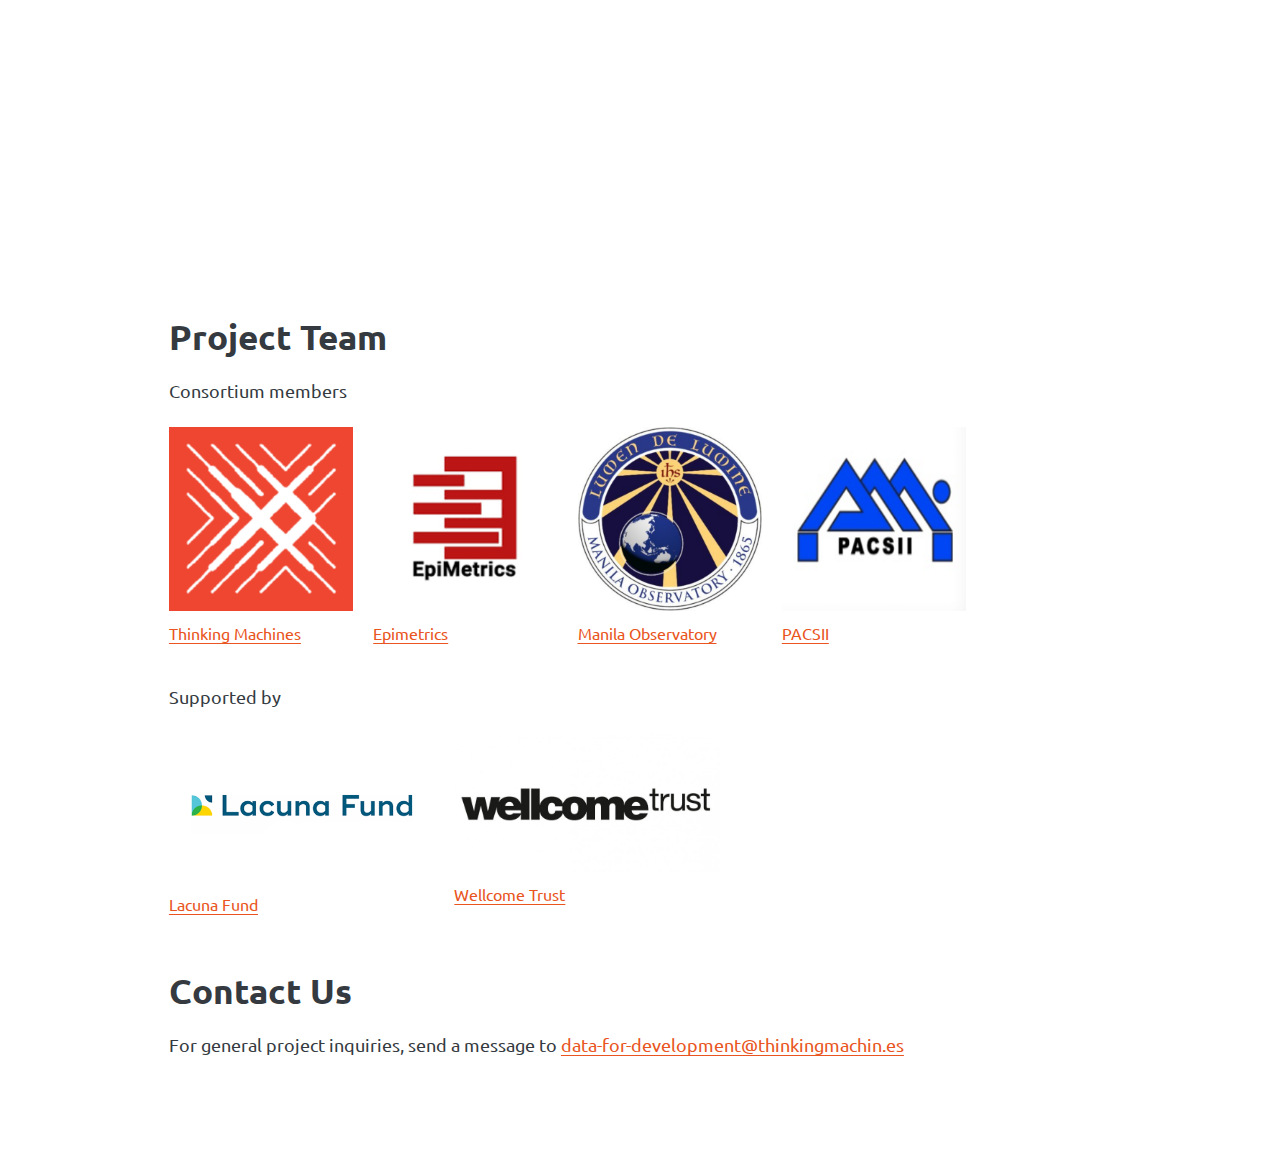
==== commit b04acf47: "add sample data links" ====
--- a/docs/index.html
+++ b/docs/index.html
@@ -80,6 +80,7 @@
 <meta name="twitter:description" content="Explore this 20 year validated machine learning dataset encompassing health, climate, environmental, and socioeconomic variables at the barangay level across 12 Philippine cities, providing insights for local communities.">
 <meta name="twitter:image" content="https://thinkingmachines.github.io/project-cchain/assets/site_card.jpg"> 
 <meta name="twitter:card" content="summary">
+
 </head>
 
 <body class="nav-fixed">
@@ -177,7 +178,12 @@
 </section>
 <section id="access-the-dataset" class="level1">
 <h1>Access the dataset</h1>
-<p>You may view a sample of the dataset in its linked form through the following links: - <a href="https://drive.google.com/file/d/14_R93BsPGu464Q5Yc2CxgryQLsi_rvif">Zamboanga City - City Level</a> - <a href="https://drive.google.com/file/d/1cZ71qCIicXuCrCH5xS1MKHYjA2TnORyp">Zamboanga City - Barangay Level</a> To download the full dataset, kindly accomplish the form below.</p>
+<p>You may view a sample of the dataset in its linked form through the following links:</p>
+<ul>
+<li><strong><a href="https://drive.google.com/file/d/14_R93BsPGu464Q5Yc2CxgryQLsi_rvif">Zamboanga City - City Level</a></strong></li>
+<li><strong><a href="https://drive.google.com/file/d/1cZ71qCIicXuCrCH5xS1MKHYjA2TnORyp">Zamboanga City - Barangay Level</a></strong></li>
+</ul>
+<p>To download the full dataset, kindly accomplish the form below.</p>
 <iframe src="https://projectcchain.pythonanywhere.com/" width="100%" height="800px" style="border:none;">
 </iframe>
 </section>
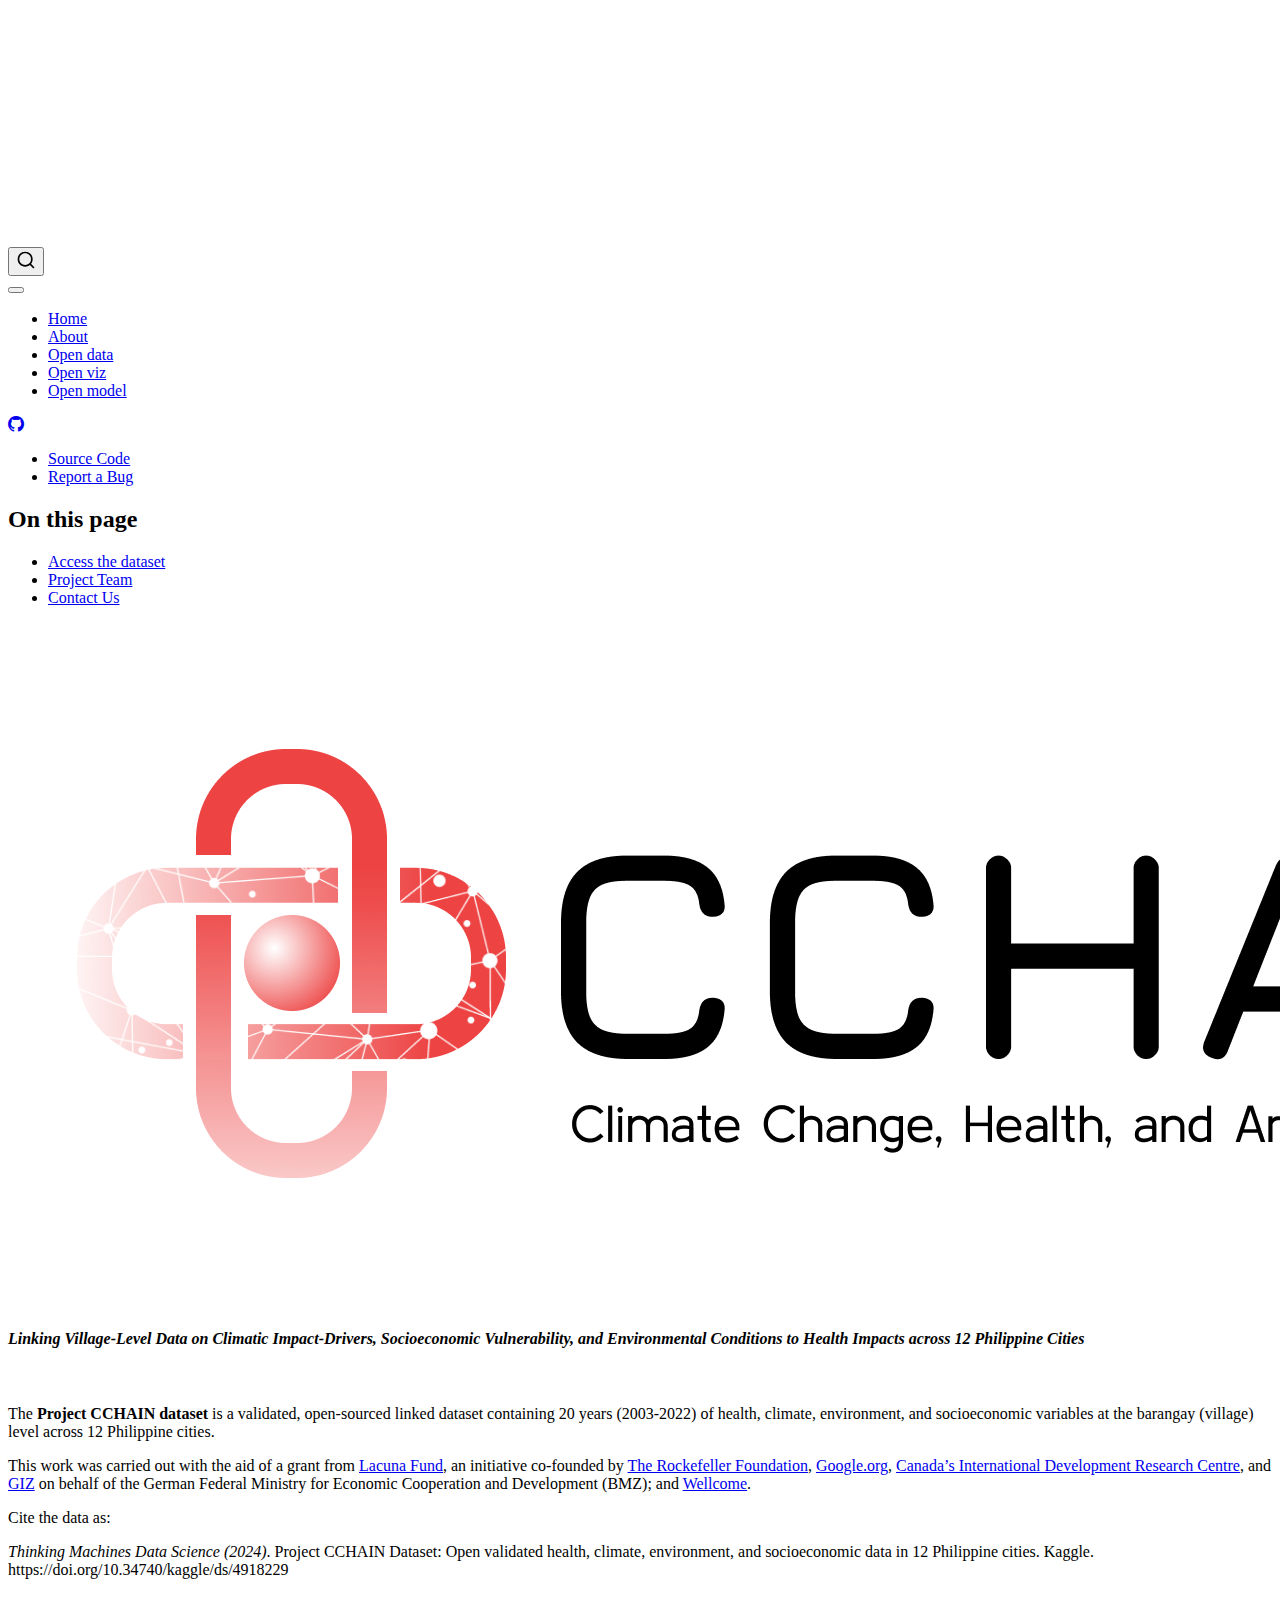
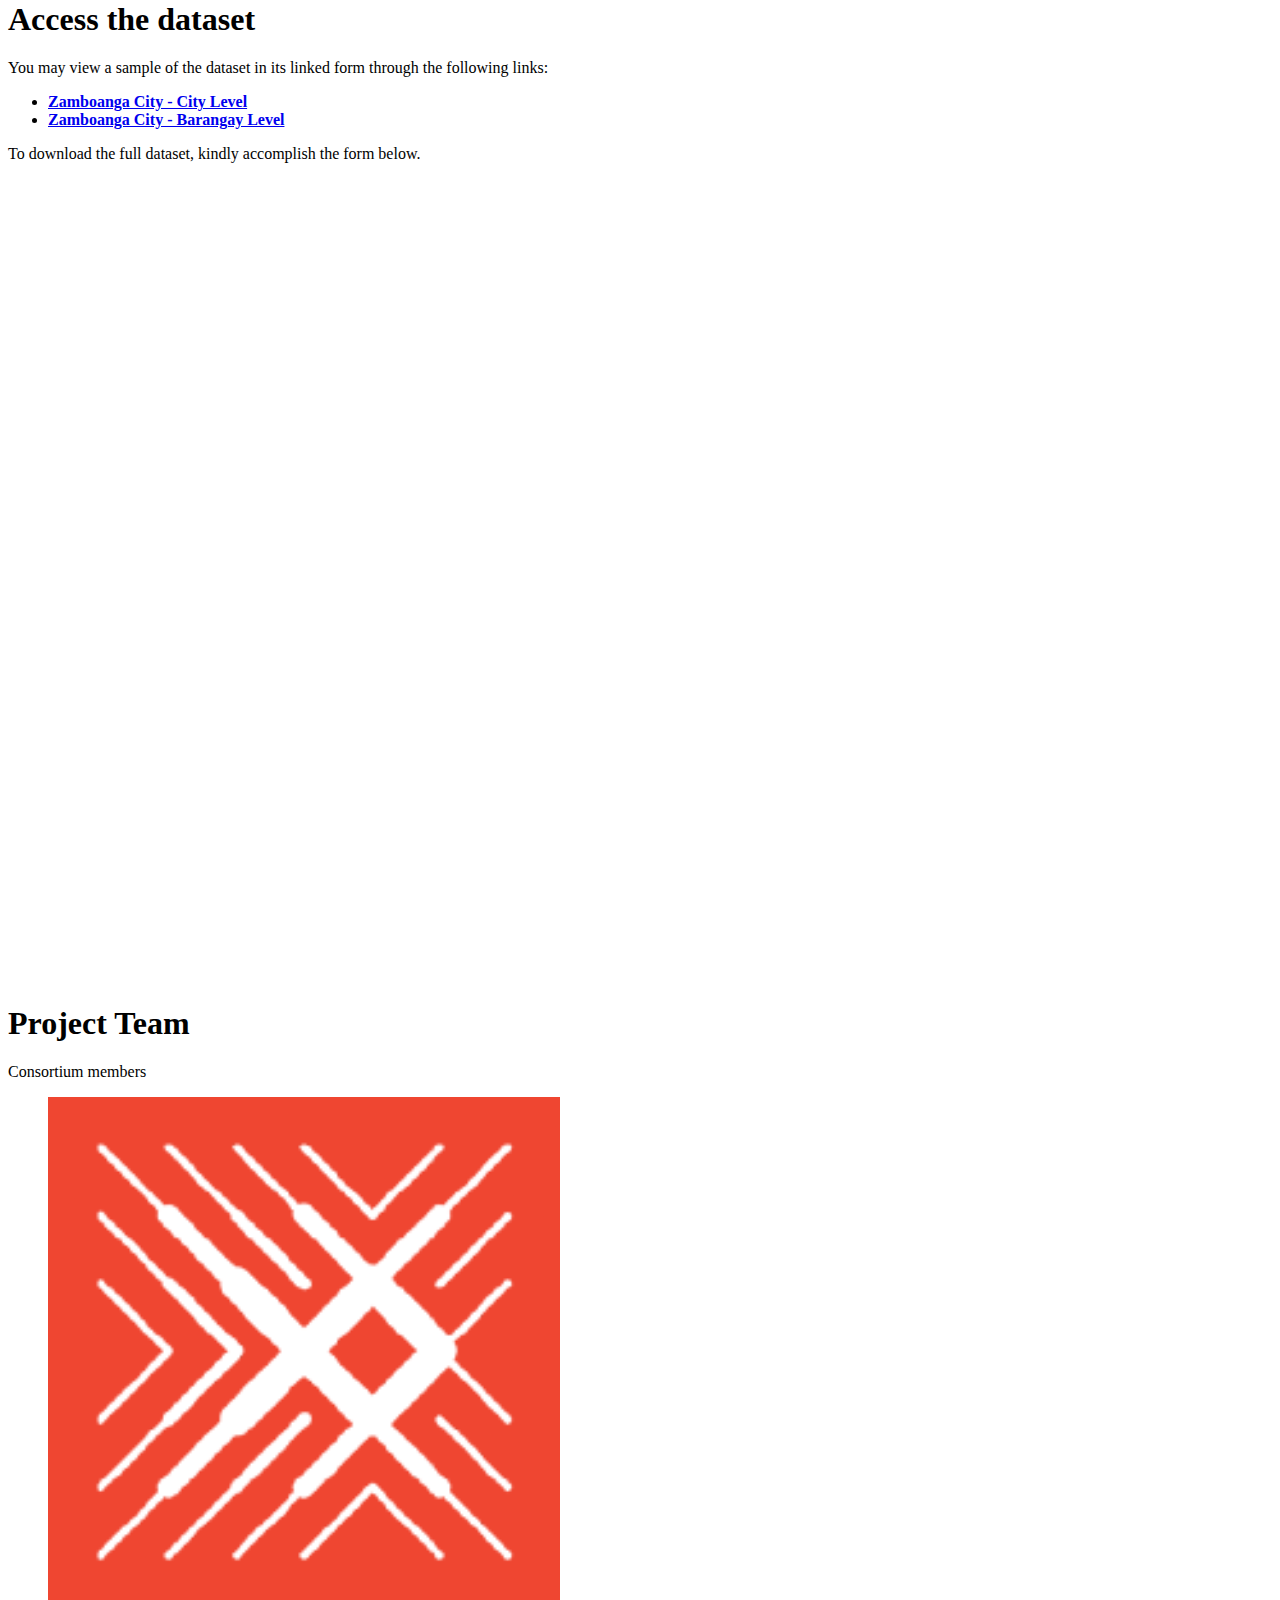
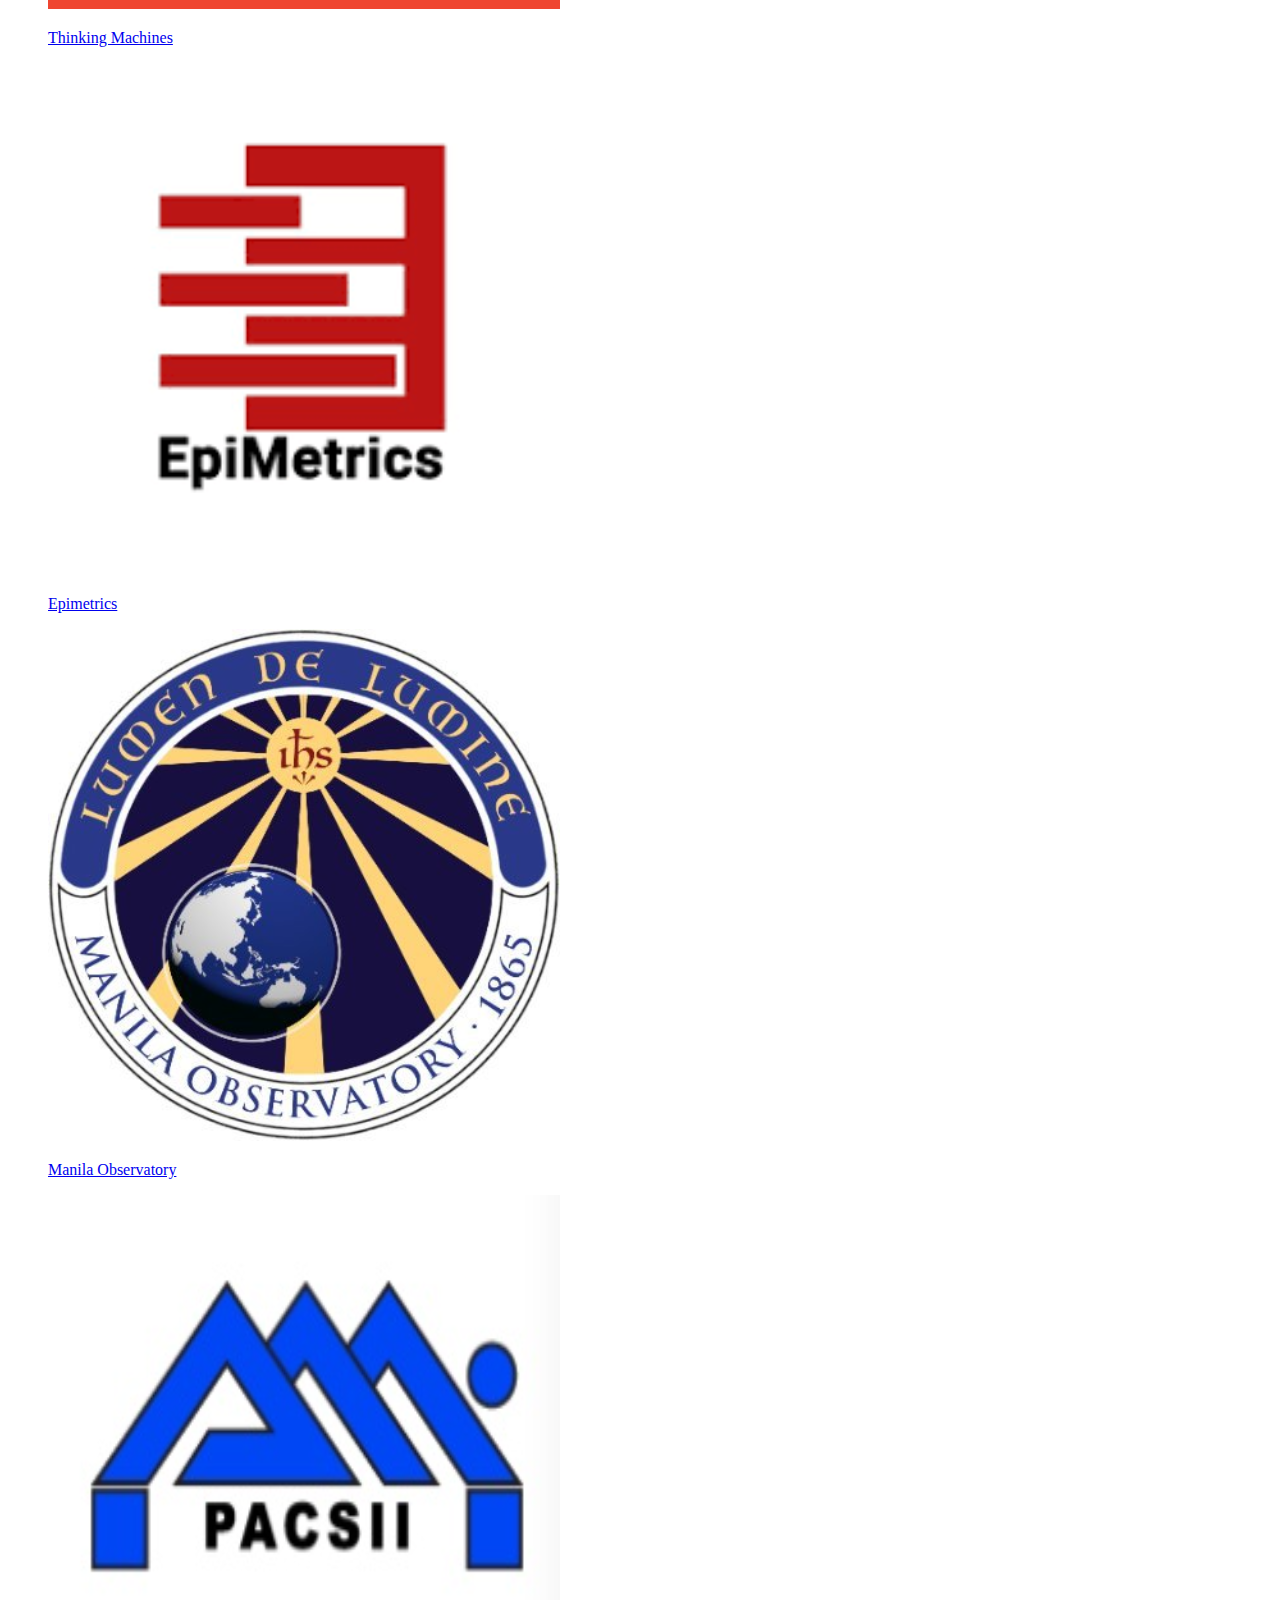
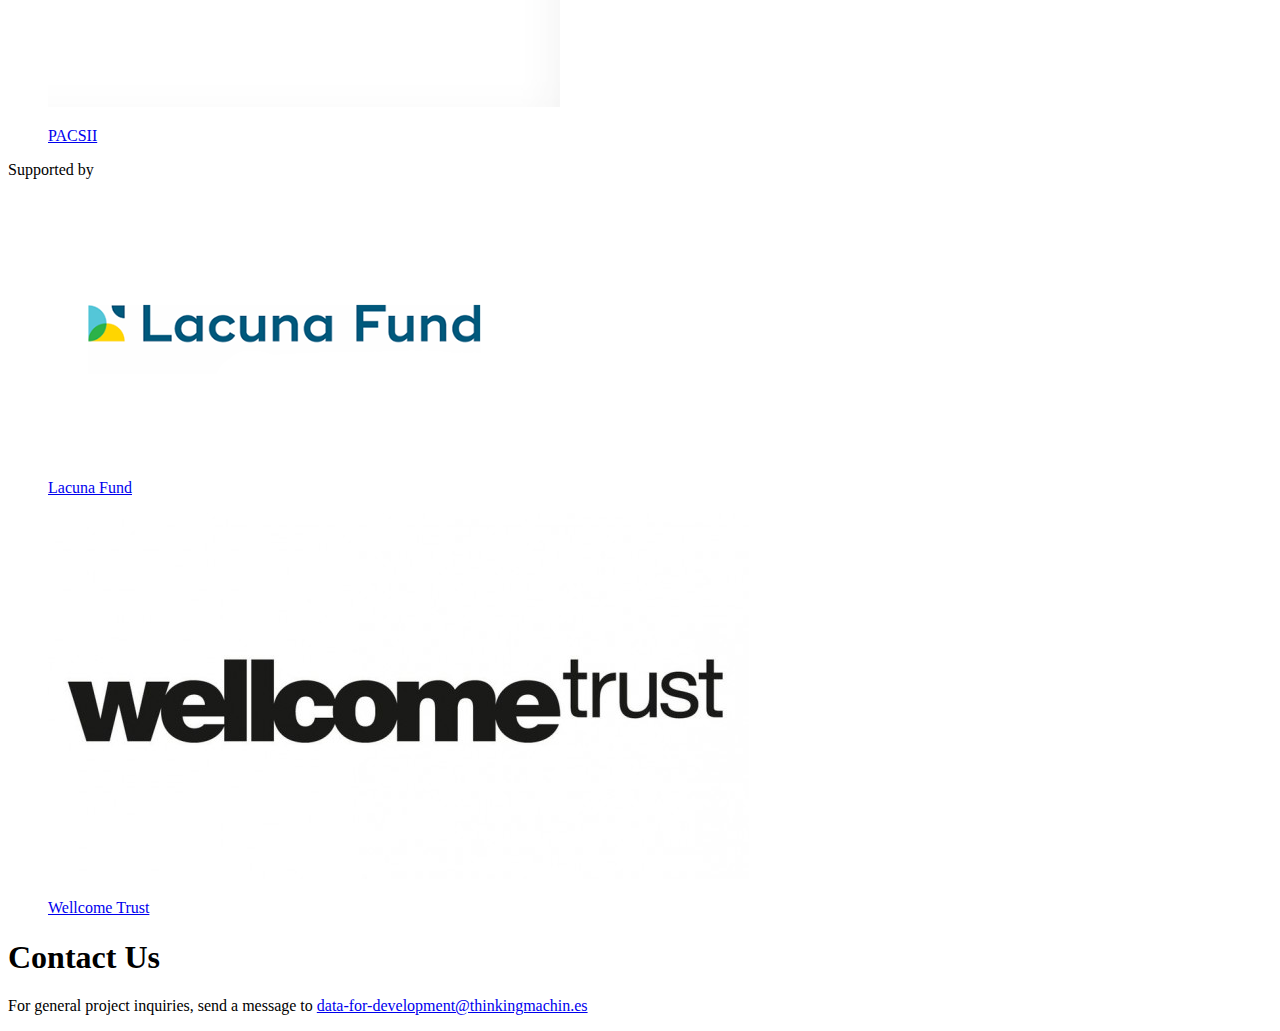
==== commit f5402a87: "add funder details" ====
--- a/docs/index.html
+++ b/docs/index.html
@@ -2,9 +2,9 @@
 <html xmlns="http://www.w3.org/1999/xhtml" lang="en" xml:lang="en"><head>
 
 <meta charset="utf-8">
-<meta name="generator" content="quarto-1.4.551">
+<meta name="generator" content="quarto-1.6.40">
+
 <meta name="viewport" content="width=device-width, initial-scale=1.0, user-scalable=yes">
-<meta name="description" content="Explore this 20 year validated machine learning dataset encompassing health, climate, environmental, and socioeconomic variables at the barangay level across 12 Philippine cities, providing insights for local communities.">
 
 
 <title>Philippines - Open, validated, health, climate, environment and socioeconomic linked dataset optimized for machine learning | Project CCHAIN</title>
@@ -36,10 +36,10 @@
 <script src="site_libs/quarto-html/tippy.umd.min.js"></script>
 <script src="site_libs/quarto-html/anchor.min.js"></script>
 <link href="site_libs/quarto-html/tippy.css" rel="stylesheet">
-<link href="site_libs/quarto-html/quarto-syntax-highlighting.css" rel="stylesheet" id="quarto-text-highlighting-styles">
+<link href="site_libs/quarto-html/quarto-syntax-highlighting-549806ee2085284f45b00abea8c6df48.css" rel="stylesheet" id="quarto-text-highlighting-styles">
 <script src="site_libs/bootstrap/bootstrap.min.js"></script>
 <link href="site_libs/bootstrap/bootstrap-icons.css" rel="stylesheet">
-<link href="site_libs/bootstrap/bootstrap.min.css" rel="stylesheet" id="quarto-bootstrap" data-mode="light">
+<link href="site_libs/bootstrap/bootstrap-03108333de033644f1aa717c19fa6ce9.min.css" rel="stylesheet" append-hash="true" id="quarto-bootstrap" data-mode="light">
 <script id="quarto-search-options" type="application/json">{
   "location": "navbar",
   "copy-button": false,
@@ -69,18 +69,14 @@
 }</script>
 
 
-<meta property="og:title" content="Project CCHAIN | Philippines open validated linked dataset on health, climate, environment, and socioeconomics optimized for machine learning">
-<meta property="og:description" content="Explore this 20 year validated machine learning linked dataset encompassing health, climate, environmental, and socioeconomic variables at the barangay level across 12 Philippine cities, providing insights for local communities.">
-<meta property="og:site_name" content="Project CCHAIN | Philippines open validated linked dataset on health, climate, environment and socioeconomics optimized for machine learning">
-<meta property="og:url" content="https://thinkingmachines.github.io/project-cchain/">
-<meta property="og:image" content="https://thinkingmachines.github.io/project-cchain/assets/site_card.jpg"> 
-<meta property="og:type" content="website">
-
-<meta name="twitter:title" content="Project CCHAIN | Philippines open validated linked dataset on health, climate, environment and socioeconomics optimized for machine learning">
-<meta name="twitter:description" content="Explore this 20 year validated machine learning dataset encompassing health, climate, environmental, and socioeconomic variables at the barangay level across 12 Philippine cities, providing insights for local communities.">
-<meta name="twitter:image" content="https://thinkingmachines.github.io/project-cchain/assets/site_card.jpg"> 
-<meta name="twitter:card" content="summary">
-
+<meta property="og:title" content="Philippines - Open, validated, health, climate, environment and socioeconomic linked dataset optimized for machine learning | Project CCHAIN">
+<meta property="og:description" content="">
+<meta property="og:image" content="assets/full_logo.png">
+<meta property="og:site_name" content="Philippines - Open, validated, health, climate, environment and socioeconomic linked dataset optimized for machine learning | Project CCHAIN">
+<meta name="twitter:title" content="Philippines - Open, validated, health, climate, environment and socioeconomic linked dataset optimized for machine learning | Project CCHAIN">
+<meta name="twitter:description" content="">
+<meta name="twitter:image" content="assets/full_logo.png">
+<meta name="twitter:card" content="summary_large_image">
 </head>
 
 <body class="nav-fixed">
@@ -90,7 +86,7 @@
     <nav class="navbar navbar-expand-lg " data-bs-theme="dark">
       <div class="navbar-container container-fluid">
             <div id="quarto-search" class="" title="Search"></div>
-          <button class="navbar-toggler" type="button" data-bs-toggle="collapse" data-bs-target="#navbarCollapse" aria-controls="navbarCollapse" aria-expanded="false" aria-label="Toggle navigation" onclick="if (window.quartoToggleHeadroom) { window.quartoToggleHeadroom(); }">
+          <button class="navbar-toggler" type="button" data-bs-toggle="collapse" data-bs-target="#navbarCollapse" aria-controls="navbarCollapse" role="menu" aria-expanded="false" aria-label="Toggle navigation" onclick="if (window.quartoToggleHeadroom) { window.quartoToggleHeadroom(); }">
   <span class="navbar-toggler-icon"></span>
 </button>
           <div class="collapse navbar-collapse" id="navbarCollapse">
@@ -117,9 +113,9 @@
   </li>  
 </ul>
           </div> <!-- /navcollapse -->
-          <div class="quarto-navbar-tools">
+            <div class="quarto-navbar-tools">
     <div class="dropdown">
-      <a href="" title="" id="quarto-navigation-tool-dropdown-0" class="quarto-navigation-tool dropdown-toggle px-1" data-bs-toggle="dropdown" aria-expanded="false" aria-label=""><i class="bi bi-github"></i></a>
+      <a href="" title="" id="quarto-navigation-tool-dropdown-0" class="quarto-navigation-tool dropdown-toggle px-1" data-bs-toggle="dropdown" aria-expanded="false" role="link" aria-label=""><i class="bi bi-github"></i></a>
       <ul class="dropdown-menu" aria-labelledby="quarto-navigation-tool-dropdown-0">
           <li>
             <a class="dropdown-item quarto-navbar-tools-item" href="https://github.com/thinkingmachines/project-cchain/">
@@ -153,7 +149,7 @@
 </nav>
     </div>
 <!-- main -->
-<main class="content" id="quarto-document-content">
+<main class="content" id="quarto-document-content"><header id="title-block-header" class="quarto-title-block"></header>
 
 
 
@@ -162,6 +158,7 @@
 <section id="linking-village-level-data-on-climatic-impact-drivers-socioeconomic-vulnerability-and-environmental-conditions-to-health-impacts-across-12-philippine-cities" class="level4">
 <h4 class="anchored" data-anchor-id="linking-village-level-data-on-climatic-impact-drivers-socioeconomic-vulnerability-and-environmental-conditions-to-health-impacts-across-12-philippine-cities"><em>Linking Village-Level Data on Climatic Impact-Drivers, Socioeconomic Vulnerability, and Environmental Conditions to Health Impacts across 12 Philippine Cities</em></h4>
 <p><br> <br> The <strong>Project CCHAIN dataset</strong> is a validated, open-sourced linked dataset containing 20 years (2003-2022) of health, climate, environment, and socioeconomic variables at the barangay (village) level across 12 Philippine cities.</p>
+<p>This work was carried out with the aid of a grant from <a href="https://lacunafund.org/">Lacuna Fund</a>, an initiative co-founded by <a href="https://www.rockefellerfoundation.org/">The Rockefeller Foundation</a>, <a href="https://google.org">Google.org</a>, <a href="https://www.idrc-crdi.ca/en">Canada’s International Development Research Centre</a>, and <a href="https://www.giz.de/en/html/index.html">GIZ</a> on behalf of the German Federal Ministry for Economic Cooperation and Development (BMZ); and <a href="https://wellcome.org/">Wellcome</a>.</p>
 <div class="callout callout-style-simple callout-warning no-icon callout-titled">
 <div class="callout-header d-flex align-content-center">
 <div class="callout-icon-container">
@@ -297,18 +294,7 @@
     }
     return false;
   }
-  const clipboard = new window.ClipboardJS('.code-copy-button', {
-    text: function(trigger) {
-      const codeEl = trigger.previousElementSibling.cloneNode(true);
-      for (const childEl of codeEl.children) {
-        if (isCodeAnnotation(childEl)) {
-          childEl.remove();
-        }
-      }
-      return codeEl.innerText;
-    }
-  });
-  clipboard.on('success', function(e) {
+  const onCopySuccess = function(e) {
     // button target
     const button = e.trigger;
     // don't keep focus
@@ -340,7 +326,27 @@
     }, 1000);
     // clear code selection
     e.clearSelection();
+  }
+  const getTextToCopy = function(trigger) {
+      const codeEl = trigger.previousElementSibling.cloneNode(true);
+      for (const childEl of codeEl.children) {
+        if (isCodeAnnotation(childEl)) {
+          childEl.remove();
+        }
+      }
+      return codeEl.innerText;
+  }
+  const clipboard = new window.ClipboardJS('.code-copy-button:not([data-in-quarto-modal])', {
+    text: getTextToCopy
   });
+  clipboard.on('success', onCopySuccess);
+  if (window.document.getElementById('quarto-embedded-source-code-modal')) {
+    const clipboardModal = new window.ClipboardJS('.code-copy-button[data-in-quarto-modal]', {
+      text: getTextToCopy,
+      container: window.document.getElementById('quarto-embedded-source-code-modal')
+    });
+    clipboardModal.on('success', onCopySuccess);
+  }
     var localhostRegex = new RegExp(/^(?:http|https):\/\/localhost\:?[0-9]*\//);
     var mailtoRegex = new RegExp(/^mailto:/);
       var filterRegex = new RegExp('/' + window.location.host + '/');
@@ -348,7 +354,7 @@
         return filterRegex.test(href) || localhostRegex.test(href) || mailtoRegex.test(href);
     }
     // Inspect non-navigation links and adorn them if external
- 	var links = window.document.querySelectorAll('a[href]:not(.nav-link):not(.navbar-brand):not(.toc-action):not(.sidebar-link):not(.sidebar-item-toggle):not(.pagination-link):not(.no-external):not([aria-hidden]):not(.dropdown-item):not(.quarto-navigation-tool)');
+ 	var links = window.document.querySelectorAll('a[href]:not(.nav-link):not(.navbar-brand):not(.toc-action):not(.sidebar-link):not(.sidebar-item-toggle):not(.pagination-link):not(.no-external):not([aria-hidden]):not(.dropdown-item):not(.quarto-navigation-tool):not(.about-link)');
     for (var i=0; i<links.length; i++) {
       const link = links[i];
       if (!isInternal(link.href)) {
@@ -445,7 +451,6 @@
       if (window.Quarto?.typesetMath) {
         window.Quarto.typesetMath(note);
       }
-      // TODO in 1.5, we should make sure this works without a callout special case
       if (note.classList.contains("callout")) {
         return note.outerHTML;
       } else {
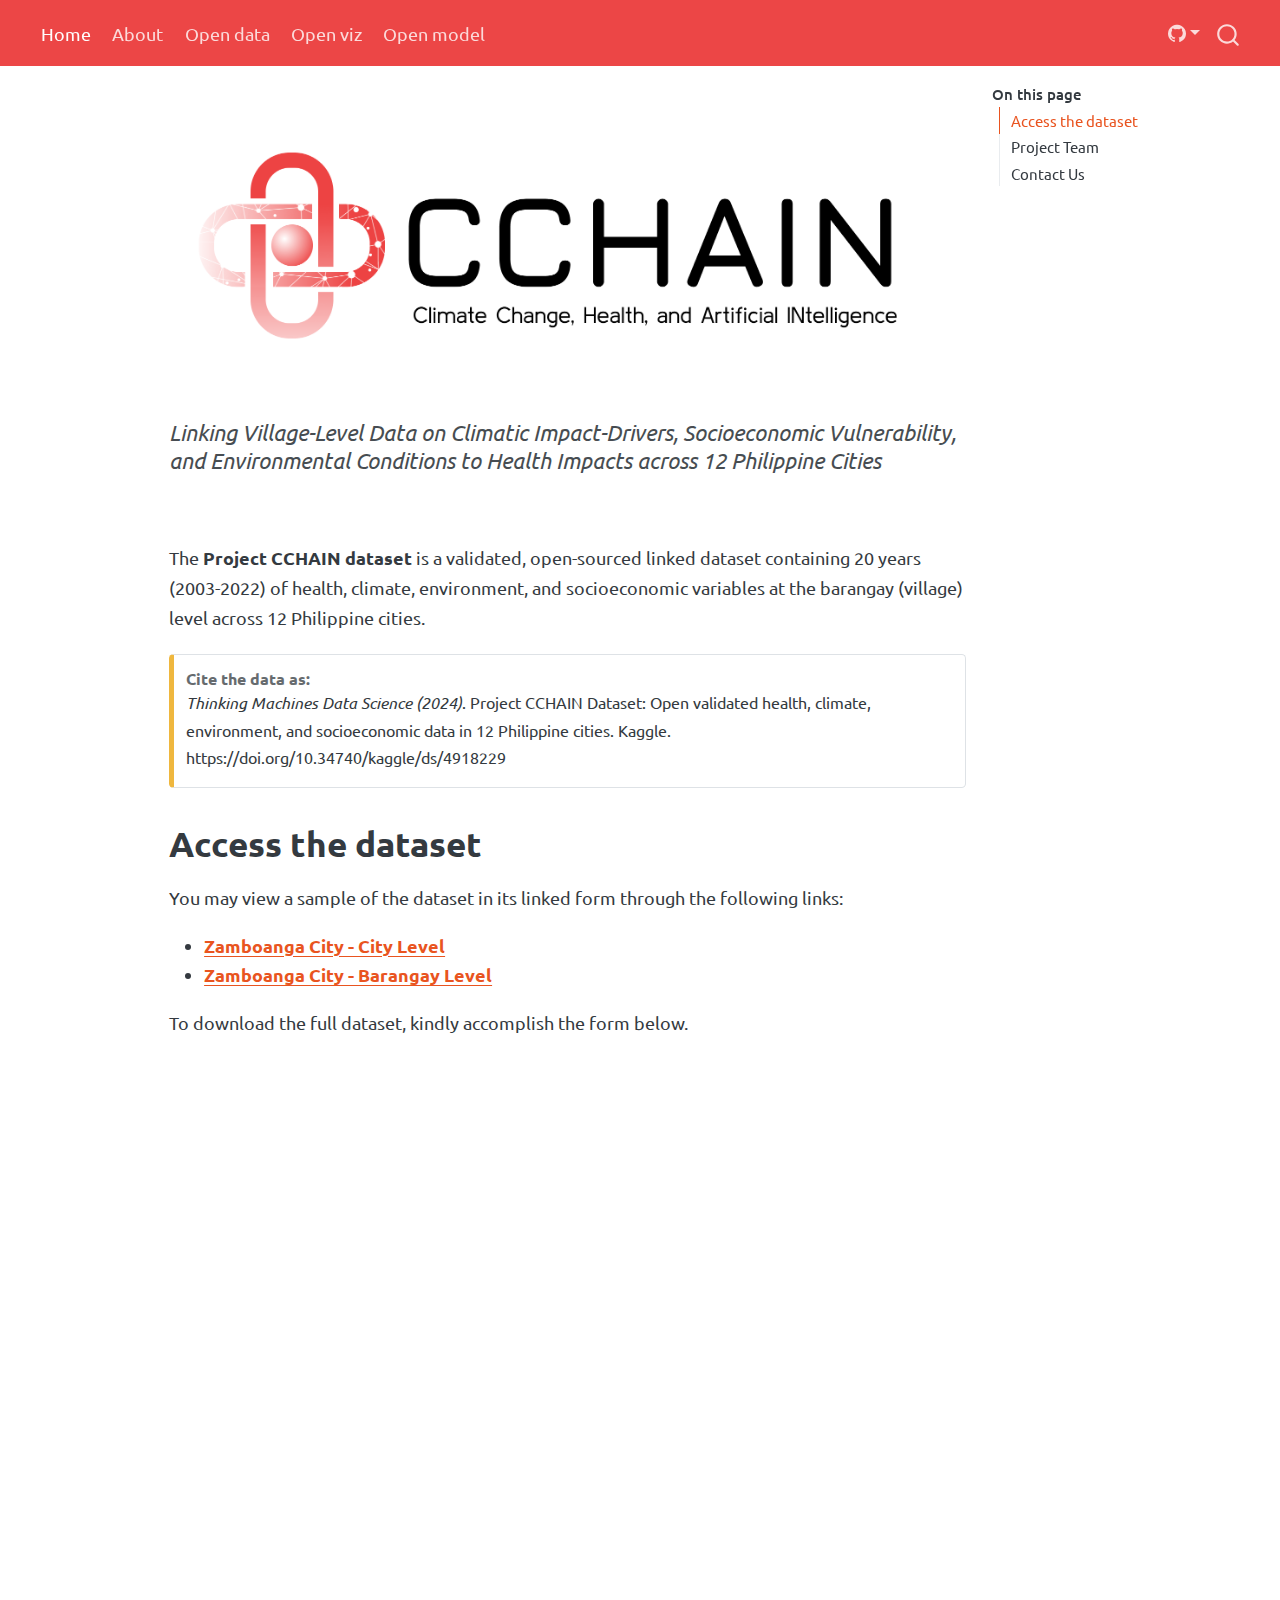
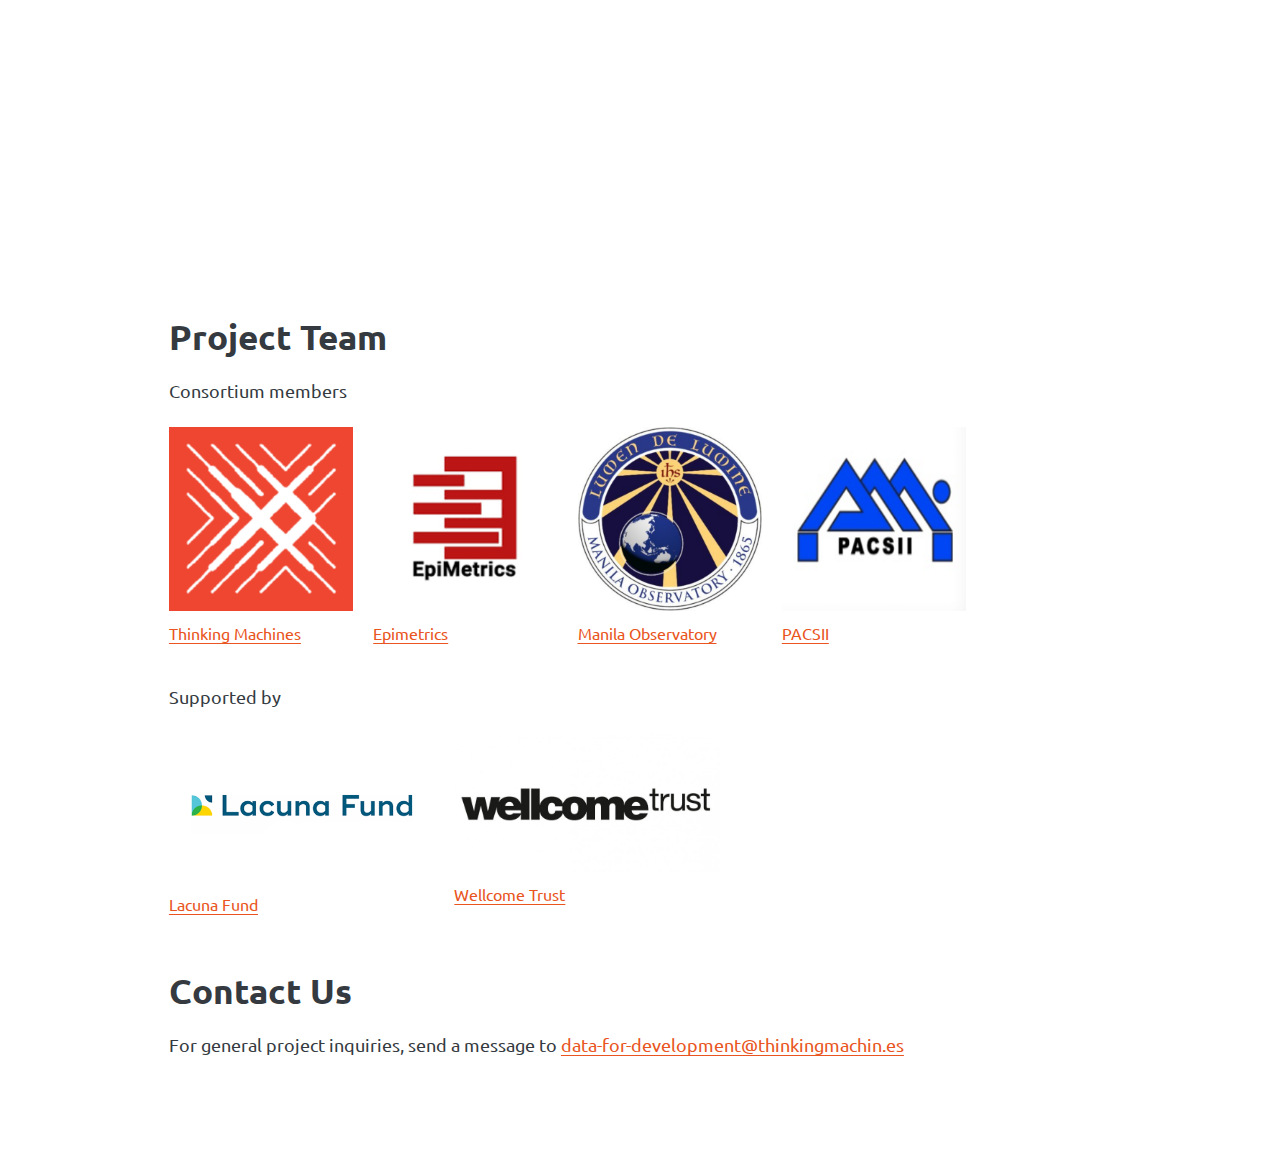
==== commit 203649e4: "Revert changes" ====
--- a/docs/index.html
+++ b/docs/index.html
@@ -2,9 +2,9 @@
 <html xmlns="http://www.w3.org/1999/xhtml" lang="en" xml:lang="en"><head>
 
 <meta charset="utf-8">
-<meta name="generator" content="quarto-1.6.40">
-
+<meta name="generator" content="quarto-1.4.551">
 <meta name="viewport" content="width=device-width, initial-scale=1.0, user-scalable=yes">
+<meta name="description" content="Explore this 20 year validated machine learning dataset encompassing health, climate, environmental, and socioeconomic variables at the barangay level across 12 Philippine cities, providing insights for local communities.">
 
 
 <title>Philippines - Open, validated, health, climate, environment and socioeconomic linked dataset optimized for machine learning | Project CCHAIN</title>
@@ -36,10 +36,10 @@
 <script src="site_libs/quarto-html/tippy.umd.min.js"></script>
 <script src="site_libs/quarto-html/anchor.min.js"></script>
 <link href="site_libs/quarto-html/tippy.css" rel="stylesheet">
-<link href="site_libs/quarto-html/quarto-syntax-highlighting-549806ee2085284f45b00abea8c6df48.css" rel="stylesheet" id="quarto-text-highlighting-styles">
+<link href="site_libs/quarto-html/quarto-syntax-highlighting.css" rel="stylesheet" id="quarto-text-highlighting-styles">
 <script src="site_libs/bootstrap/bootstrap.min.js"></script>
 <link href="site_libs/bootstrap/bootstrap-icons.css" rel="stylesheet">
-<link href="site_libs/bootstrap/bootstrap-03108333de033644f1aa717c19fa6ce9.min.css" rel="stylesheet" append-hash="true" id="quarto-bootstrap" data-mode="light">
+<link href="site_libs/bootstrap/bootstrap.min.css" rel="stylesheet" id="quarto-bootstrap" data-mode="light">
 <script id="quarto-search-options" type="application/json">{
   "location": "navbar",
   "copy-button": false,
@@ -69,14 +69,18 @@
 }</script>
 
 
-<meta property="og:title" content="Philippines - Open, validated, health, climate, environment and socioeconomic linked dataset optimized for machine learning | Project CCHAIN">
-<meta property="og:description" content="">
-<meta property="og:image" content="assets/full_logo.png">
-<meta property="og:site_name" content="Philippines - Open, validated, health, climate, environment and socioeconomic linked dataset optimized for machine learning | Project CCHAIN">
-<meta name="twitter:title" content="Philippines - Open, validated, health, climate, environment and socioeconomic linked dataset optimized for machine learning | Project CCHAIN">
-<meta name="twitter:description" content="">
-<meta name="twitter:image" content="assets/full_logo.png">
-<meta name="twitter:card" content="summary_large_image">
+<meta property="og:title" content="Project CCHAIN | Philippines open validated linked dataset on health, climate, environment, and socioeconomics optimized for machine learning">
+<meta property="og:description" content="Explore this 20 year validated machine learning linked dataset encompassing health, climate, environmental, and socioeconomic variables at the barangay level across 12 Philippine cities, providing insights for local communities.">
+<meta property="og:site_name" content="Project CCHAIN | Philippines open validated linked dataset on health, climate, environment and socioeconomics optimized for machine learning">
+<meta property="og:url" content="https://thinkingmachines.github.io/project-cchain/">
+<meta property="og:image" content="https://thinkingmachines.github.io/project-cchain/assets/site_card.jpg"> 
+<meta property="og:type" content="website">
+
+<meta name="twitter:title" content="Project CCHAIN | Philippines open validated linked dataset on health, climate, environment and socioeconomics optimized for machine learning">
+<meta name="twitter:description" content="Explore this 20 year validated machine learning dataset encompassing health, climate, environmental, and socioeconomic variables at the barangay level across 12 Philippine cities, providing insights for local communities.">
+<meta name="twitter:image" content="https://thinkingmachines.github.io/project-cchain/assets/site_card.jpg"> 
+<meta name="twitter:card" content="summary">
+
 </head>
 
 <body class="nav-fixed">
@@ -86,7 +90,7 @@
     <nav class="navbar navbar-expand-lg " data-bs-theme="dark">
       <div class="navbar-container container-fluid">
             <div id="quarto-search" class="" title="Search"></div>
-          <button class="navbar-toggler" type="button" data-bs-toggle="collapse" data-bs-target="#navbarCollapse" aria-controls="navbarCollapse" role="menu" aria-expanded="false" aria-label="Toggle navigation" onclick="if (window.quartoToggleHeadroom) { window.quartoToggleHeadroom(); }">
+          <button class="navbar-toggler" type="button" data-bs-toggle="collapse" data-bs-target="#navbarCollapse" aria-controls="navbarCollapse" aria-expanded="false" aria-label="Toggle navigation" onclick="if (window.quartoToggleHeadroom) { window.quartoToggleHeadroom(); }">
   <span class="navbar-toggler-icon"></span>
 </button>
           <div class="collapse navbar-collapse" id="navbarCollapse">
@@ -113,9 +117,9 @@
   </li>  
 </ul>
           </div> <!-- /navcollapse -->
-            <div class="quarto-navbar-tools">
+          <div class="quarto-navbar-tools">
     <div class="dropdown">
-      <a href="" title="" id="quarto-navigation-tool-dropdown-0" class="quarto-navigation-tool dropdown-toggle px-1" data-bs-toggle="dropdown" aria-expanded="false" role="link" aria-label=""><i class="bi bi-github"></i></a>
+      <a href="" title="" id="quarto-navigation-tool-dropdown-0" class="quarto-navigation-tool dropdown-toggle px-1" data-bs-toggle="dropdown" aria-expanded="false" aria-label=""><i class="bi bi-github"></i></a>
       <ul class="dropdown-menu" aria-labelledby="quarto-navigation-tool-dropdown-0">
           <li>
             <a class="dropdown-item quarto-navbar-tools-item" href="https://github.com/thinkingmachines/project-cchain/">
@@ -149,7 +153,7 @@
 </nav>
     </div>
 <!-- main -->
-<main class="content" id="quarto-document-content"><header id="title-block-header" class="quarto-title-block"></header>
+<main class="content" id="quarto-document-content">
 
 
 
@@ -158,7 +162,6 @@
 <section id="linking-village-level-data-on-climatic-impact-drivers-socioeconomic-vulnerability-and-environmental-conditions-to-health-impacts-across-12-philippine-cities" class="level4">
 <h4 class="anchored" data-anchor-id="linking-village-level-data-on-climatic-impact-drivers-socioeconomic-vulnerability-and-environmental-conditions-to-health-impacts-across-12-philippine-cities"><em>Linking Village-Level Data on Climatic Impact-Drivers, Socioeconomic Vulnerability, and Environmental Conditions to Health Impacts across 12 Philippine Cities</em></h4>
 <p><br> <br> The <strong>Project CCHAIN dataset</strong> is a validated, open-sourced linked dataset containing 20 years (2003-2022) of health, climate, environment, and socioeconomic variables at the barangay (village) level across 12 Philippine cities.</p>
-<p>This work was carried out with the aid of a grant from <a href="https://lacunafund.org/">Lacuna Fund</a>, an initiative co-founded by <a href="https://www.rockefellerfoundation.org/">The Rockefeller Foundation</a>, <a href="https://google.org">Google.org</a>, <a href="https://www.idrc-crdi.ca/en">Canada’s International Development Research Centre</a>, and <a href="https://www.giz.de/en/html/index.html">GIZ</a> on behalf of the German Federal Ministry for Economic Cooperation and Development (BMZ); and <a href="https://wellcome.org/">Wellcome</a>.</p>
 <div class="callout callout-style-simple callout-warning no-icon callout-titled">
 <div class="callout-header d-flex align-content-center">
 <div class="callout-icon-container">
@@ -294,7 +297,18 @@
     }
     return false;
   }
-  const onCopySuccess = function(e) {
+  const clipboard = new window.ClipboardJS('.code-copy-button', {
+    text: function(trigger) {
+      const codeEl = trigger.previousElementSibling.cloneNode(true);
+      for (const childEl of codeEl.children) {
+        if (isCodeAnnotation(childEl)) {
+          childEl.remove();
+        }
+      }
+      return codeEl.innerText;
+    }
+  });
+  clipboard.on('success', function(e) {
     // button target
     const button = e.trigger;
     // don't keep focus
@@ -326,27 +340,7 @@
     }, 1000);
     // clear code selection
     e.clearSelection();
-  }
-  const getTextToCopy = function(trigger) {
-      const codeEl = trigger.previousElementSibling.cloneNode(true);
-      for (const childEl of codeEl.children) {
-        if (isCodeAnnotation(childEl)) {
-          childEl.remove();
-        }
-      }
-      return codeEl.innerText;
-  }
-  const clipboard = new window.ClipboardJS('.code-copy-button:not([data-in-quarto-modal])', {
-    text: getTextToCopy
   });
-  clipboard.on('success', onCopySuccess);
-  if (window.document.getElementById('quarto-embedded-source-code-modal')) {
-    const clipboardModal = new window.ClipboardJS('.code-copy-button[data-in-quarto-modal]', {
-      text: getTextToCopy,
-      container: window.document.getElementById('quarto-embedded-source-code-modal')
-    });
-    clipboardModal.on('success', onCopySuccess);
-  }
     var localhostRegex = new RegExp(/^(?:http|https):\/\/localhost\:?[0-9]*\//);
     var mailtoRegex = new RegExp(/^mailto:/);
       var filterRegex = new RegExp('/' + window.location.host + '/');
@@ -354,7 +348,7 @@
         return filterRegex.test(href) || localhostRegex.test(href) || mailtoRegex.test(href);
     }
     // Inspect non-navigation links and adorn them if external
- 	var links = window.document.querySelectorAll('a[href]:not(.nav-link):not(.navbar-brand):not(.toc-action):not(.sidebar-link):not(.sidebar-item-toggle):not(.pagination-link):not(.no-external):not([aria-hidden]):not(.dropdown-item):not(.quarto-navigation-tool):not(.about-link)');
+ 	var links = window.document.querySelectorAll('a[href]:not(.nav-link):not(.navbar-brand):not(.toc-action):not(.sidebar-link):not(.sidebar-item-toggle):not(.pagination-link):not(.no-external):not([aria-hidden]):not(.dropdown-item):not(.quarto-navigation-tool)');
     for (var i=0; i<links.length; i++) {
       const link = links[i];
       if (!isInternal(link.href)) {
@@ -451,6 +445,7 @@
       if (window.Quarto?.typesetMath) {
         window.Quarto.typesetMath(note);
       }
+      // TODO in 1.5, we should make sure this works without a callout special case
       if (note.classList.contains("callout")) {
         return note.outerHTML;
       } else {
--- a/docs/site_libs/quarto-html/quarto-syntax-highlighting.css
+++ b/docs/site_libs/quarto-html/quarto-syntax-highlighting.css
@@ -0,0 +1,203 @@
+/* quarto syntax highlight colors */
+:root {
+  --quarto-hl-ot-color: #003B4F;
+  --quarto-hl-at-color: #657422;
+  --quarto-hl-ss-color: #20794D;
+  --quarto-hl-an-color: #5E5E5E;
+  --quarto-hl-fu-color: #4758AB;
+  --quarto-hl-st-color: #20794D;
+  --quarto-hl-cf-color: #003B4F;
+  --quarto-hl-op-color: #5E5E5E;
+  --quarto-hl-er-color: #AD0000;
+  --quarto-hl-bn-color: #AD0000;
+  --quarto-hl-al-color: #AD0000;
+  --quarto-hl-va-color: #111111;
+  --quarto-hl-bu-color: inherit;
+  --quarto-hl-ex-color: inherit;
+  --quarto-hl-pp-color: #AD0000;
+  --quarto-hl-in-color: #5E5E5E;
+  --quarto-hl-vs-color: #20794D;
+  --quarto-hl-wa-color: #5E5E5E;
+  --quarto-hl-do-color: #5E5E5E;
+  --quarto-hl-im-color: #00769E;
+  --quarto-hl-ch-color: #20794D;
+  --quarto-hl-dt-color: #AD0000;
+  --quarto-hl-fl-color: #AD0000;
+  --quarto-hl-co-color: #5E5E5E;
+  --quarto-hl-cv-color: #5E5E5E;
+  --quarto-hl-cn-color: #8f5902;
+  --quarto-hl-sc-color: #5E5E5E;
+  --quarto-hl-dv-color: #AD0000;
+  --quarto-hl-kw-color: #003B4F;
+}
+
+/* other quarto variables */
+:root {
+  --quarto-font-monospace: SFMono-Regular, Menlo, Monaco, Consolas, "Liberation Mono", "Courier New", monospace;
+}
+
+pre > code.sourceCode > span {
+  color: #003B4F;
+}
+
+code span {
+  color: #003B4F;
+}
+
+code.sourceCode > span {
+  color: #003B4F;
+}
+
+div.sourceCode,
+div.sourceCode pre.sourceCode {
+  color: #003B4F;
+}
+
+code span.ot {
+  color: #003B4F;
+  font-style: inherit;
+}
+
+code span.at {
+  color: #657422;
+  font-style: inherit;
+}
+
+code span.ss {
+  color: #20794D;
+  font-style: inherit;
+}
+
+code span.an {
+  color: #5E5E5E;
+  font-style: inherit;
+}
+
+code span.fu {
+  color: #4758AB;
+  font-style: inherit;
+}
+
+code span.st {
+  color: #20794D;
+  font-style: inherit;
+}
+
+code span.cf {
+  color: #003B4F;
+  font-style: inherit;
+}
+
+code span.op {
+  color: #5E5E5E;
+  font-style: inherit;
+}
+
+code span.er {
+  color: #AD0000;
+  font-style: inherit;
+}
+
+code span.bn {
+  color: #AD0000;
+  font-style: inherit;
+}
+
+code span.al {
+  color: #AD0000;
+  font-style: inherit;
+}
+
+code span.va {
+  color: #111111;
+  font-style: inherit;
+}
+
+code span.bu {
+  font-style: inherit;
+}
+
+code span.ex {
+  font-style: inherit;
+}
+
+code span.pp {
+  color: #AD0000;
+  font-style: inherit;
+}
+
+code span.in {
+  color: #5E5E5E;
+  font-style: inherit;
+}
+
+code span.vs {
+  color: #20794D;
+  font-style: inherit;
+}
+
+code span.wa {
+  color: #5E5E5E;
+  font-style: italic;
+}
+
+code span.do {
+  color: #5E5E5E;
+  font-style: italic;
+}
+
+code span.im {
+  color: #00769E;
+  font-style: inherit;
+}
+
+code span.ch {
+  color: #20794D;
+  font-style: inherit;
+}
+
+code span.dt {
+  color: #AD0000;
+  font-style: inherit;
+}
+
+code span.fl {
+  color: #AD0000;
+  font-style: inherit;
+}
+
+code span.co {
+  color: #5E5E5E;
+  font-style: inherit;
+}
+
+code span.cv {
+  color: #5E5E5E;
+  font-style: italic;
+}
+
+code span.cn {
+  color: #8f5902;
+  font-style: inherit;
+}
+
+code span.sc {
+  color: #5E5E5E;
+  font-style: inherit;
+}
+
+code span.dv {
+  color: #AD0000;
+  font-style: inherit;
+}
+
+code span.kw {
+  color: #003B4F;
+  font-style: inherit;
+}
+
+.prevent-inlining {
+  content: "</";
+}
+
+/*# sourceMappingURL=debc5d5d77c3f9108843748ff7464032.css.map */
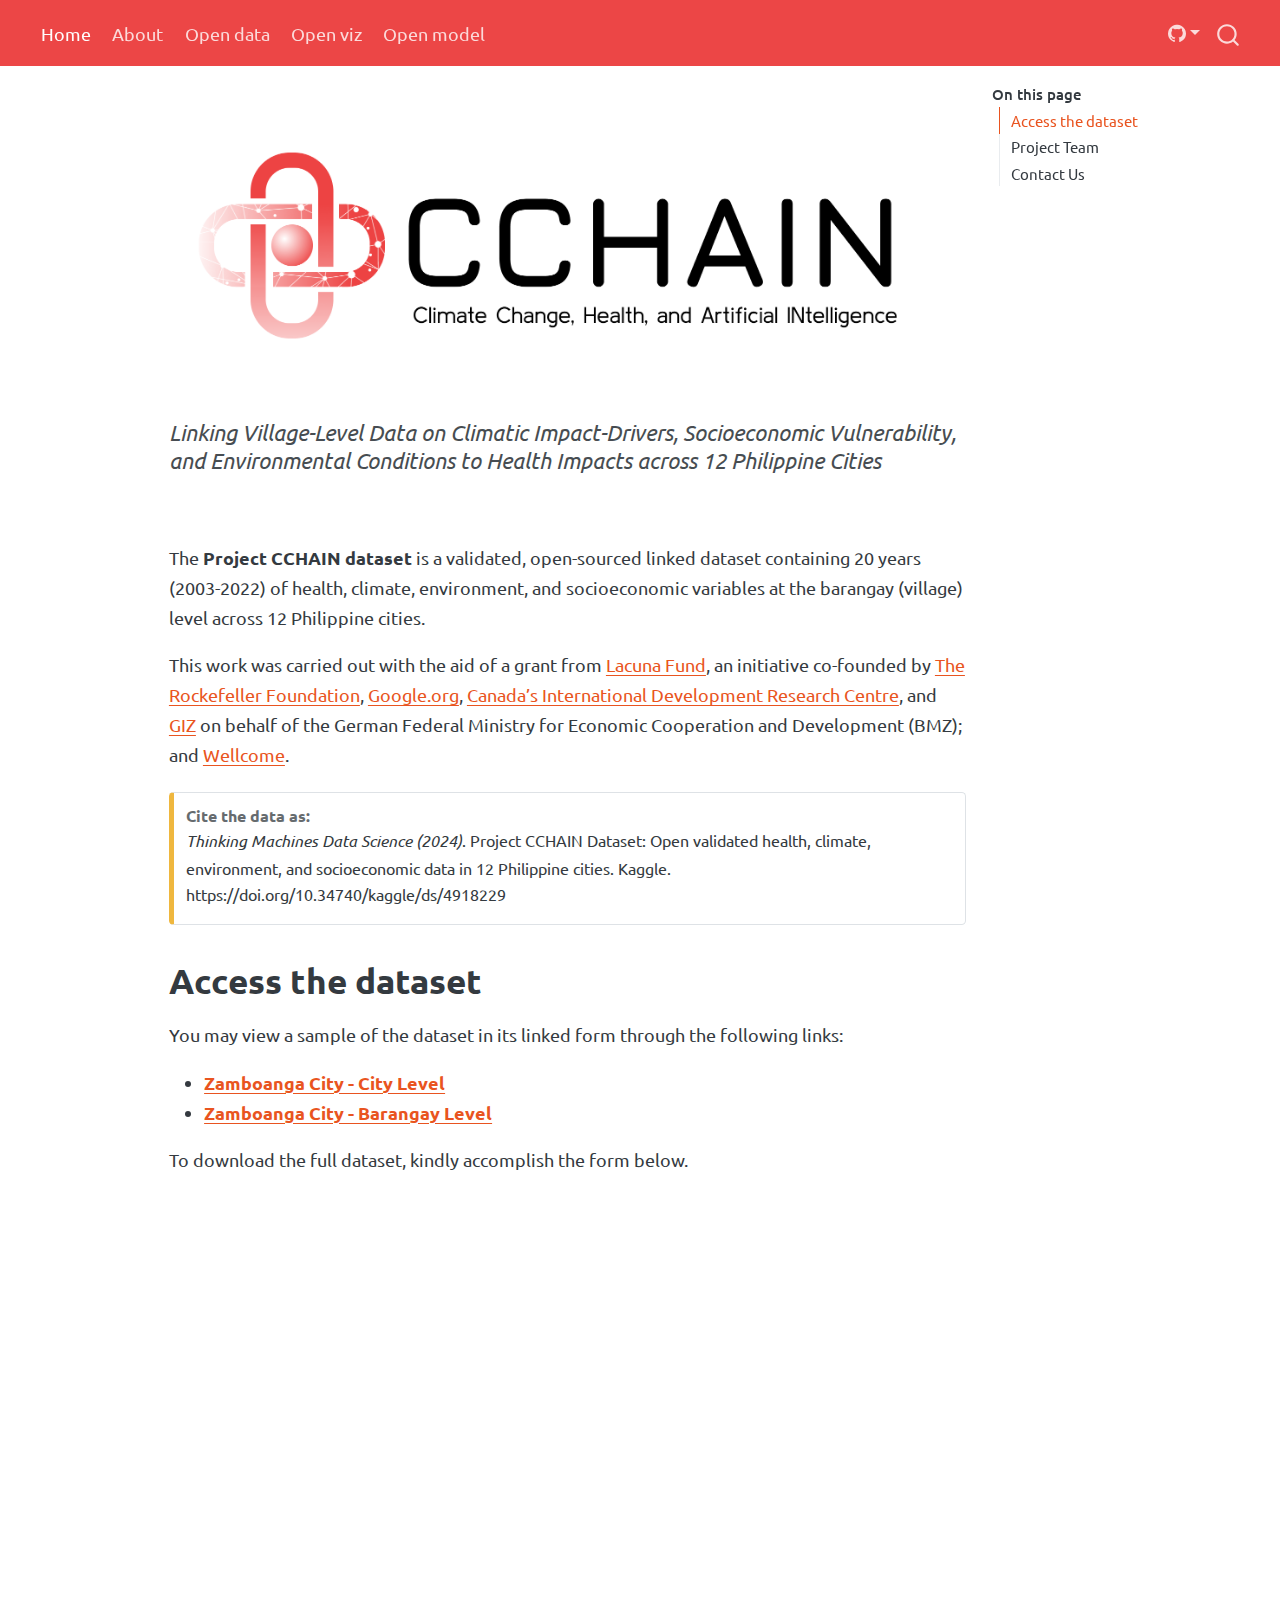
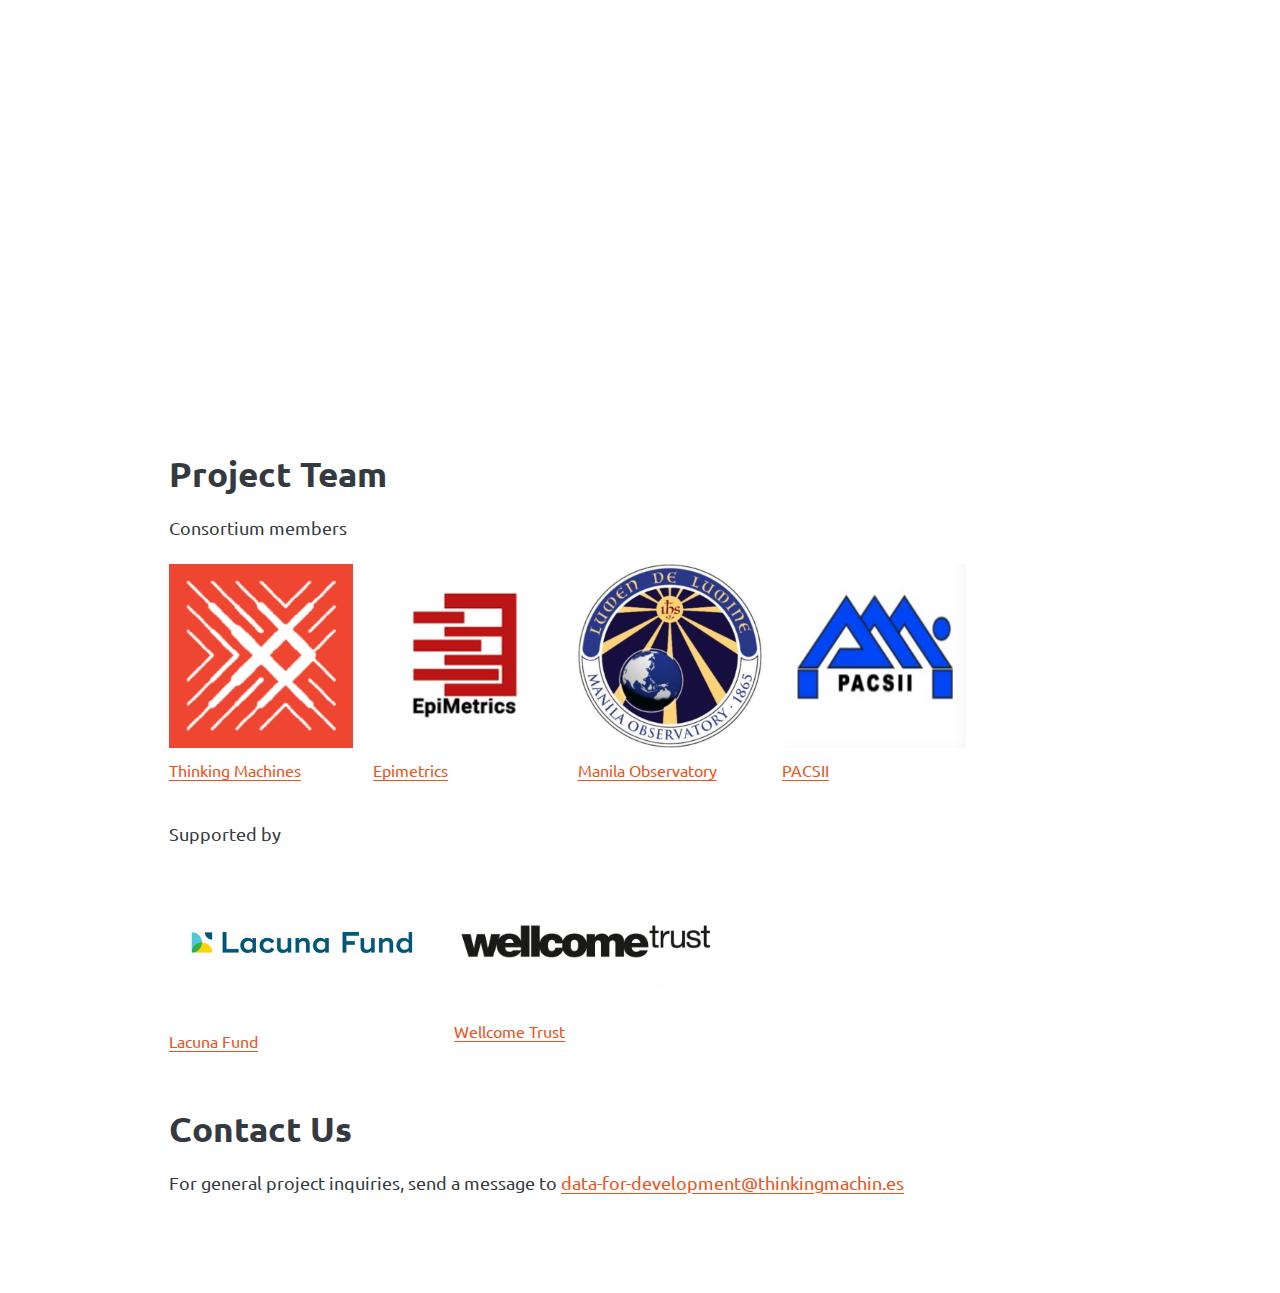
==== commit 0f35d0fa: "add funder details" ====
--- a/docs/index.html
+++ b/docs/index.html
@@ -3,8 +3,8 @@
 
 <meta charset="utf-8">
 <meta name="generator" content="quarto-1.4.551">
+
 <meta name="viewport" content="width=device-width, initial-scale=1.0, user-scalable=yes">
-<meta name="description" content="Explore this 20 year validated machine learning dataset encompassing health, climate, environmental, and socioeconomic variables at the barangay level across 12 Philippine cities, providing insights for local communities.">
 
 
 <title>Philippines - Open, validated, health, climate, environment and socioeconomic linked dataset optimized for machine learning | Project CCHAIN</title>
@@ -69,18 +69,12 @@
 }</script>
 
 
-<meta property="og:title" content="Project CCHAIN | Philippines open validated linked dataset on health, climate, environment, and socioeconomics optimized for machine learning">
-<meta property="og:description" content="Explore this 20 year validated machine learning linked dataset encompassing health, climate, environmental, and socioeconomic variables at the barangay level across 12 Philippine cities, providing insights for local communities.">
-<meta property="og:site_name" content="Project CCHAIN | Philippines open validated linked dataset on health, climate, environment and socioeconomics optimized for machine learning">
-<meta property="og:url" content="https://thinkingmachines.github.io/project-cchain/">
-<meta property="og:image" content="https://thinkingmachines.github.io/project-cchain/assets/site_card.jpg"> 
-<meta property="og:type" content="website">
-
-<meta name="twitter:title" content="Project CCHAIN | Philippines open validated linked dataset on health, climate, environment and socioeconomics optimized for machine learning">
-<meta name="twitter:description" content="Explore this 20 year validated machine learning dataset encompassing health, climate, environmental, and socioeconomic variables at the barangay level across 12 Philippine cities, providing insights for local communities.">
-<meta name="twitter:image" content="https://thinkingmachines.github.io/project-cchain/assets/site_card.jpg"> 
+<meta property="og:title" content="Philippines - Open, validated, health, climate, environment and socioeconomic linked dataset optimized for machine learning | Project CCHAIN">
+<meta property="og:description" content="">
+<meta property="og:site_name" content="Philippines - Open, validated, health, climate, environment and socioeconomic linked dataset optimized for machine learning | Project CCHAIN">
+<meta name="twitter:title" content="Philippines - Open, validated, health, climate, environment and socioeconomic linked dataset optimized for machine learning | Project CCHAIN">
+<meta name="twitter:description" content="">
 <meta name="twitter:card" content="summary">
-
 </head>
 
 <body class="nav-fixed">
@@ -162,6 +156,7 @@
 <section id="linking-village-level-data-on-climatic-impact-drivers-socioeconomic-vulnerability-and-environmental-conditions-to-health-impacts-across-12-philippine-cities" class="level4">
 <h4 class="anchored" data-anchor-id="linking-village-level-data-on-climatic-impact-drivers-socioeconomic-vulnerability-and-environmental-conditions-to-health-impacts-across-12-philippine-cities"><em>Linking Village-Level Data on Climatic Impact-Drivers, Socioeconomic Vulnerability, and Environmental Conditions to Health Impacts across 12 Philippine Cities</em></h4>
 <p><br> <br> The <strong>Project CCHAIN dataset</strong> is a validated, open-sourced linked dataset containing 20 years (2003-2022) of health, climate, environment, and socioeconomic variables at the barangay (village) level across 12 Philippine cities.</p>
+<p>This work was carried out with the aid of a grant from <a href="https://lacunafund.org/">Lacuna Fund</a>, an initiative co-founded by <a href="https://www.rockefellerfoundation.org/">The Rockefeller Foundation</a>, <a href="https://google.org">Google.org</a>, <a href="https://www.idrc-crdi.ca/en">Canada’s International Development Research Centre</a>, and <a href="https://www.giz.de/en/html/index.html">GIZ</a> on behalf of the German Federal Ministry for Economic Cooperation and Development (BMZ); and <a href="https://wellcome.org/">Wellcome</a>.</p>
 <div class="callout callout-style-simple callout-warning no-icon callout-titled">
 <div class="callout-header d-flex align-content-center">
 <div class="callout-icon-container">
